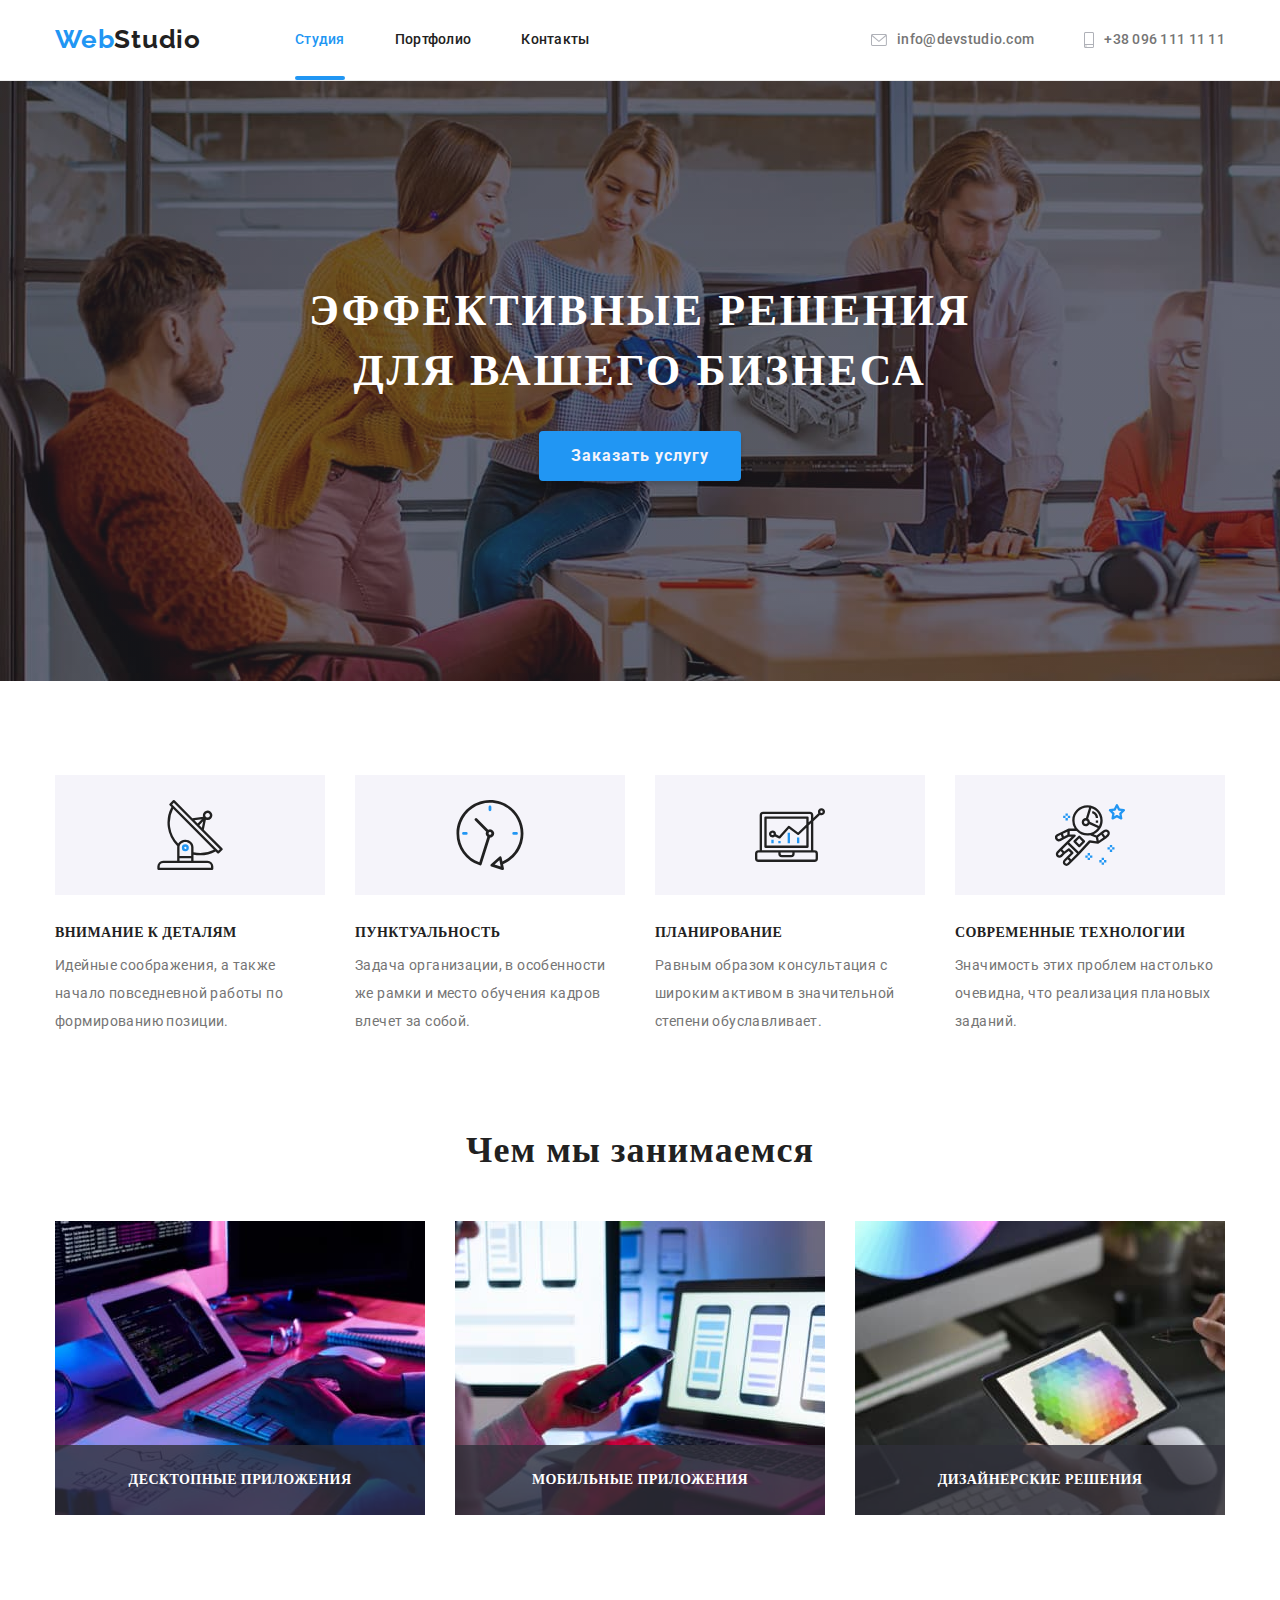
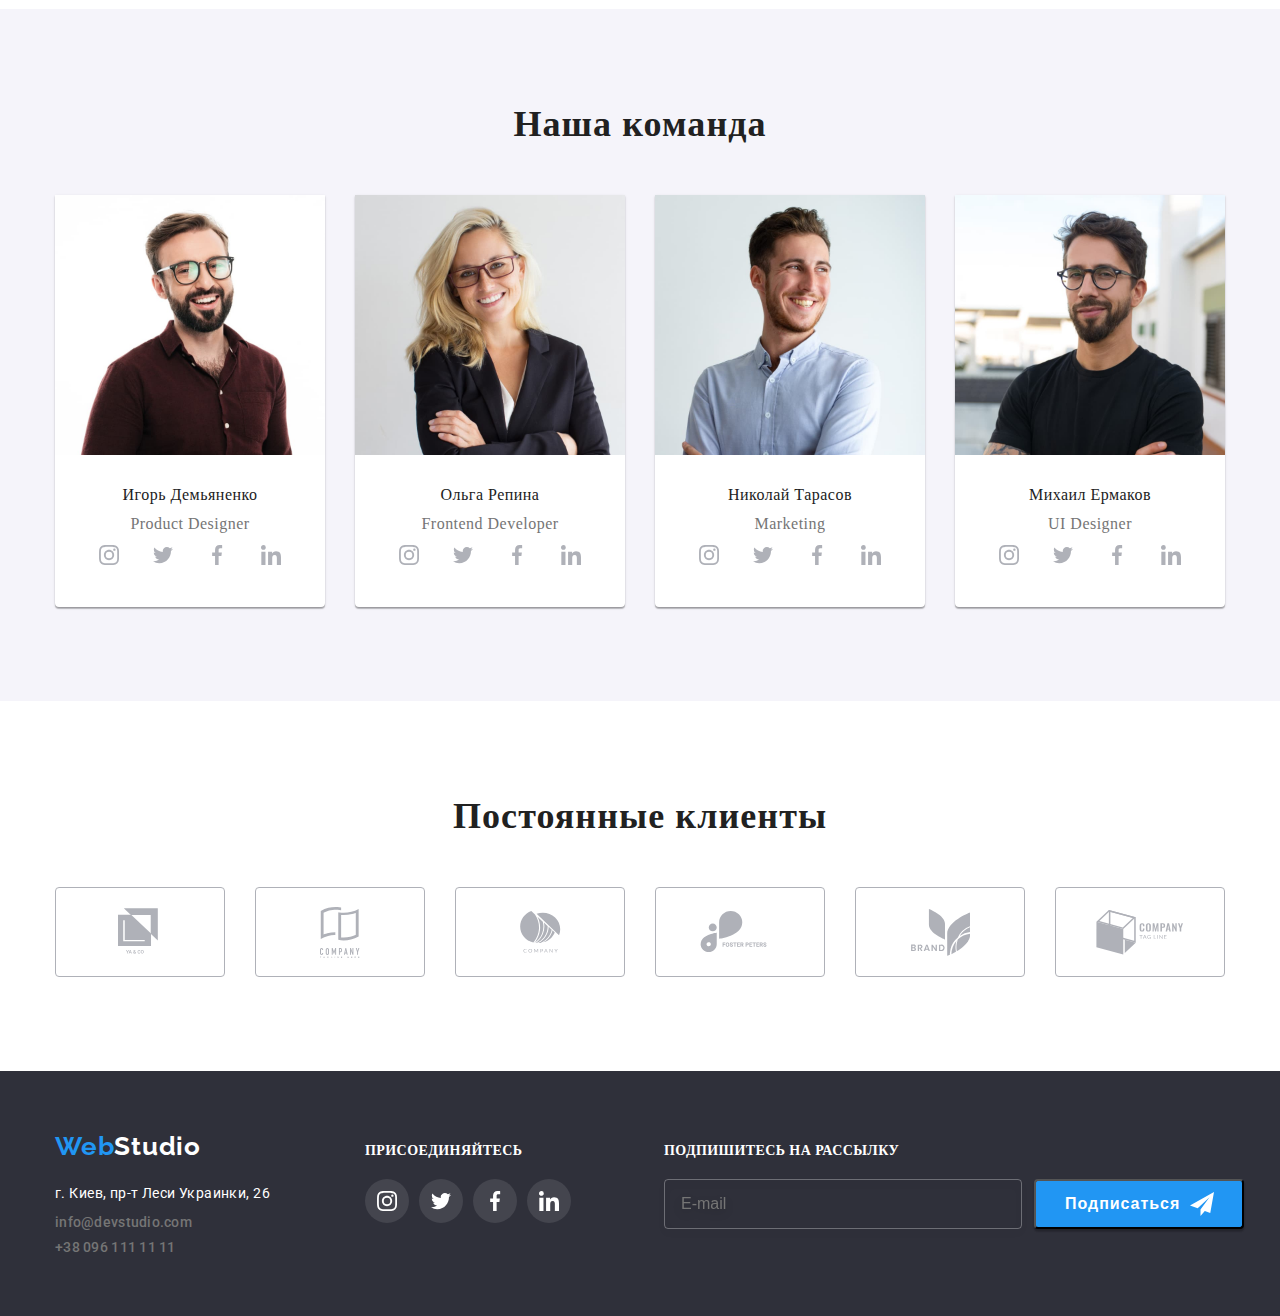
==== index.html @ a9f3a423 "Fixed bug" ====
<!DOCTYPE html>
<html lang="ru">
  <head>
    <meta charset="UTF-8" />
    <meta http-equiv="X-UA-Compatible" content="IE=edge" />
    <meta name="viewport" content="width=device-width, initial-scale=1.0" />
    <title>goit-markup-hw-06</title>
    <link rel="preconnect" href="https://fonts.gstatic.com">
    <link href="https://fonts.googleapis.com/css2?family=Raleway:wght@700&display=swap" rel="stylesheet">
    <link rel="preconnect" href="https://fonts.gstatic.com">
    <link href="https://fonts.googleapis.com/css2?family=Roboto:wght@400;500;700;900&display=swap" rel="stylesheet">
    <link rel="stylesheet" href="https://cdnjs.cloudflare.com/ajax/libs/modern-normalize/1.0.0/modern-normalize.min.css" integrity="sha512-ISS7cAi1PEhQ8jnbJpJZMd29NlhNj4AWYyLOSp2CE/CsHxTCu+r+t0D2yoJudVrd0/8fTVPUVDzY5Tvli75u/g==" crossorigin="anonymous" />
    <link rel="stylesheet" href="css/style.css">
  </head>
  <body>
  <header class="header">
      <div class="conteiner main-nav"> 
        <nav class="main-nav">
            <a href="index.html" class="logo-page">Web<span class="logo-heder">Studio</span></a>
            <ul class="site-nav">
              <li class="site-nav-item"><a href="index.html" class="header-nav link-s current">Студия</a></li>
              <li class="site-nav-item"><a href="./portfolio.html" class="header-nav">Портфолио</a></li>
              <li class="site-nav-item"><a href="" class="header-nav">Контакты</a></li>
            </ul>
        </nav>
          <ul class="contact">
            <li class="site-nav-item"><a href="mailto:info@devstudio.com" class="mail-tell"><svg class="icon-mail-tell" width="16" height="12"><use href="./sprite.svg#icon-letter"></use></svg> info@devstudio.com</a></li>
            <li class="site-nav-item"><a href="tell:+380961111111" class="mail-tell"><svg class="icon-mail-tell" width="10" height="16"><use href="./sprite.svg#icon-smartphone"></use></svg> +38 096 111 11 11</a></li>
          </ul>
      </div>
  </header>

    <main>
      <!-- hero -->
      <section class="hero overlay">
        <div class="conteiner">
               <h1 class="hero-team">Эффективные решения для вашего бизнеса</h1>
        <button class="main-button" data-modal-open type="button">Заказать услугу</button>
        </div>
      </section>
      <section class="work">
        <div class="conteiner">
        <h2 hidden>Преимущества</h2>
        <ul class="main-nav">
          <li class="main-li">
            <div class="visually-icon"><svg class="advantage-icon"><use href="./sprite.svg#icon-antenna"></use></svg></div>
            <h3 class="advantage">Внимание к деталям</h3>
            <p class="advantage-iteam">
              Идейные соображения, а также начало повседневной работы по формированию позиции.
            </p>
          </li>
          <li class="main-li">
            <div class="visually-icon"><svg class="advantage-icon"><use href="./sprite.svg#icon-clock"></use></svg></div>
            <h3 class="advantage">Пунктуальность</h3>
            <p class="advantage-iteam">
              Задача организации, в особенности же рамки и место обучения кадров влечет за собой.
            </p>
          </li>
          <li class="main-li">
            <div class="visually-icon"><svg class="advantage-icon"><use href="./sprite.svg#icon-diagram"></use></svg></div>
            <h3 class="advantage">Планирование</h3>
            <p class="advantage-iteam">
              Равным образом консультация с широким активом в значительной степени обуславливает.
            </p>
          </li>
          <li class="main-li">
            <div class="visually-icon"><svg class="advantage-icon"><use href="./sprite.svg#icon-astronaut"></use></svg></div>
            <h3 class="advantage">Современные технологии</h3>
            <p class="advantage-iteam">
              Значимость этих проблем настолько очевидна, что реализация плановых заданий.
            </p>
          </li>
        </ul>
        </div>
      </section>

      <!--секция чем занимаемся-->
      <section class="tech">
        <div class="conteiner">
          <h2 class="occupation">Чем мы занимаемся</h2>
            <ul class="team-item">
              <li class="team-item-occupation"><img src="./images-01/img_13.jpg" alt="компьютер" width="370" />
                <p class="label">Десктопные приложения</p></li>
              <li class="team-item-occupation"><img src="./images-01/img_11.jpg" alt="ноутбук" width="370" />
                <p class="label">Мобильные приложения</p></li>
              <li class="team-item-occupation"><img src="./images-01/img_12.jpg" alt="планшет" width="370" />
                <p class="label">Дизайнерские решения</p></li>
            </ul>
        </div>
      </section>

      <section class="occupation-part">
        <div class="conteiner">
          <h2 class="occupation">Наша команда</h2>
          <ul class="team-item">
              <li class="team-item-grid">
                <img src="./images-01/img.jpg" alt="Игорь" width="270" />
                
                    <div class="team-new">    
                        <h3 class="team">Игорь Демьяненко</h3>
                        <p class="position">Product Designer</p>
                    
                      <ul class="social-icons">
                        <li class="social-icons-item"><a href="" aria-label="Ссылка на instagram" class="social-icons-link" target="_blank" rel="noopener noreferrer"><svg class="icon"><use href="./sprite.svg#icon-instagram"></use></svg></a></li>
                        <li class="social-icons-item"><a href="" aria-label="Ссылка на twitter" class="social-icons-link" target="_blank" rel="noopener noreferrer"><svg class="icon"><use href="./sprite.svg#icon-twitter"></use></svg></a></li>
                        <li class="social-icons-item"><a href="" aria-label="Ссылка на facebook" class="social-icons-link" target="_blank" rel="noopener noreferrer"><svg class="icon"><use href="./sprite.svg#icon-facebook"></use></svg></a></li>
                        <li class="social-icons-item"><a href="" aria-label="Ссылка на linkedin" class="social-icons-link" target="_blank" rel="noopener noreferrer"><svg class="icon"><use href="./sprite.svg#icon-linkedin"></use></svg></a></li>
                      </ul>
                </div> 
              </li>
            <li class="team-item-grid">
              <img src="./images-01/img_(1).jpg" alt="Ольга" width="270" />
            
              <div class="team-new">
                <h3 class="team">Ольга Репина</h3>
                <p class="position">Frontend Developer</p>
            
               <ul class="social-icons">
                    <li class="social-icons-item"><a href="" aria-label="Ссылка на instagram" class="social-icons-link" target="_blank" rel="noopener noreferrer"><svg class="icon"><use href="./sprite.svg#icon-instagram"></use></svg></a></li>
                    <li class="social-icons-item"><a href="" aria-label="Ссылка на twitter" class="social-icons-link" target="_blank" rel="noopener noreferrer"><svg class="icon"><use href="./sprite.svg#icon-twitter"></use></svg></a></li>
                    <li class="social-icons-item"><a href="" aria-label="Ссылка на facebook" class="social-icons-link" target="_blank" rel="noopener noreferrer"><svg class="icon"><use href="./sprite.svg#icon-facebook"></use></svg></a></li>
                    <li class="social-icons-item"><a href="" aria-label="Ссылка на linkedin" class="social-icons-link" target="_blank" rel="noopener noreferrer"><svg class="icon"><use href="./sprite.svg#icon-linkedin"></use></svg></a></li>
                  </ul>
            </div>
            </li>
            <li class="team-item-grid">
              <img src="./images-01/img_(2).jpg" alt="Николай" width="270" />
            
              <div class="team-new">
                <h3 class="team">Николай Тарасов</h3>
                <p class="position">Marketing</p>
              
               <ul class="social-icons">
                    <li class="social-icons-item"><a href=""  aria-label="Ссылка на instagram" class="social-icons-link" target="_blank" rel="noopener noreferrer"><svg class="icon"><use href="./sprite.svg#icon-instagram"></use></svg></a></li>
                    <li class="social-icons-item"><a href=""  aria-label="Ссылка на twitter" class="social-icons-link" target="_blank" rel="noopener noreferrer"><svg class="icon"><use href="./sprite.svg#icon-twitter"></use></svg></a></li>
                    <li class="social-icons-item"><a href=""  aria-label="Ссылка на facebook" class="social-icons-link" target="_blank" rel="noopener noreferrer"><svg class="icon"><use href="./sprite.svg#icon-facebook"></use></svg></a></li>
                    <li class="social-icons-item"><a href=""  aria-label="Ссылка на linkedin" class="social-icons-link" target="_blank" rel="noopener noreferrer"><svg class="icon"><use href="./sprite.svg#icon-linkedin"></use></svg></a></li>
                  </ul>
            </div>
            </li>
            <li class="team-item-grid">
             <img src="./images-01/img_(3).jpg" alt="Михаил" width="270" />
              
                <div class="team-new">
                  <h3 class="team">Михаил Ермаков</h3>
                  <p class="position">UI Designer</p>
              
               <ul class="social-icons">
                    <li class="social-icons-item"><a href=""  aria-label="Ссылка на instagram" class="social-icons-link" target="_blank" rel="noopener noreferrer"><svg class="icon"><use href="./sprite.svg#icon-instagram"></use></svg></a></li>
                    <li class="social-icons-item"><a href=""  aria-label="Ссылка на twitter" class="social-icons-link" target="_blank" rel="noopener noreferrer"><svg class="icon"><use href="./sprite.svg#icon-twitter"></use></svg></a></li>
                    <li class="social-icons-item"><a href=""  aria-label="Ссылка на facebook" class="social-icons-link" target="_blank" rel="noopener noreferrer"><svg class="icon"><use href="./sprite.svg#icon-facebook"></use></svg></a></li>
                    <li class="social-icons-item"><a href=""  aria-label="Ссылка на linkedin" class="social-icons-link" target="_blank" rel="noopener noreferrer"><svg class="icon"><use href="./sprite.svg#icon-linkedin"></use></svg></a></li>
                </ul>
              </div>
            </li>
          </ul>
        </div>
      </section>

      <section class="work">
        <div class="conteiner">
        <h2 class="occupation">Постоянные клиенты</h2>
          <ul class="customers">
            <li class="customers-list"><a class="icon-client" href="" aria-label="логотип_1" rel="noopener noreferrer nofollow" target="_blank"><svg class="icon" width="44" height="49"><use href="./sprite.svg#icon-logo-1"></use></svg></a></li>
            <li class="customers-list"><a class="icon-client" href="" aria-label="логотип_2" rel="noopener noreferrer nofollow" target="_blank"><svg class="icon" width="40" height="55"><use href="./sprite.svg#icon-logo-2"></use></svg></a></li>
            <li class="customers-list"><a class="icon-client" href="" aria-label="логотип_3" rel="noopener noreferrer nofollow" target="_blank"><svg class="icon" width="41" height="42"><use href="./sprite.svg#icon-logo-3"></use></svg></a></li>
            <li class="customers-list"><a class="icon-client" href="" aria-label="логотип_4" rel="noopener noreferrer nofollow" target="_blank"><svg class="icon" width="80" height="42"><use href="./sprite.svg#icon-logo-4"></use></svg></a></li>
            <li class="customers-list"><a class="icon-client" href="" aria-label="логотип_5" rel="noopener noreferrer nofollow" target="_blank"><svg class="icon" width="59" height="47"><use href="./sprite.svg#icon-logo-5"></use></svg></a></li>
            <li class="customers-list"><a class="icon-client" href="" aria-label="логотип_6" rel="noopener noreferrer nofollow" target="_blank"><svg class="icon" width="88" height="45"><use href="./sprite.svg#icon-logo-6"></use></svg></a></li>
          </ul>
          </div>
      </section>
    </main>

    <footer class="footer">
      <div class="conteiner footer-web">
        <div class="address-part">
        <a href="index.html" class="logo-page">Web<span class="logo">Studio</span></a>
          <address class="footer-bottom">
            <ul>
              <li class="adress-bottom"><a href="https://goo.gl/maps/1J1BHxxjEEeEj4qXA" target="_blank" rel="noreferrer noopener" class="adress">г. Киев, пр-т Леси Украинки, 26</a></li>
              <li class="adress-bottom"><a href="mailto:info@devstudio.com" class="mail-tell">info@devstudio.com</a></li>
              <li class="adress-bottom"><a href="tell:+380961111111" class="mail-tell">+38 096 111 11 11</a></li>
          </ul>
          </address>
        </div>
        <div>
          <p class="footer-social">Присоединяйтесь</p>
            <ul class="social-icons">
              <li class="social-icons-item"><a href="" aria-label="Ссылка на instagram" class="social-icons-link text" target="_blank" rel="noopener noreferrer"><svg class="icon"><use href="./sprite.svg#icon-instagram"></use></svg></a></li>
              <li class="social-icons-item"><a href="" aria-label="Ссылка на twitter" class="social-icons-link text" target="_blank" rel="noopener noreferrer"><svg class="icon"><use href="./sprite.svg#icon-twitter"></use></svg></a></li>
              <li class="social-icons-item"><a href="" aria-label="Ссылка на facebook" class="social-icons-link text" target="_blank" rel="noopener noreferrer"><svg class="icon"><use href="./sprite.svg#icon-facebook"></use></svg></a></li>
              <li class="social-icons-item"><a href="" aria-label="Ссылка на linkedin" class="social-icons-link text" target="_blank" rel="noopener noreferrer"><svg class="icon"><use href="./sprite.svg#icon-linkedin"></use></svg></a></li> 
            </ul>
        </div>
        <div class="input">
            <p class="footer-social">Подпишитесь на рассылку</p>
            <form class="footer-input">
                <input type="email" name="mail" placeholder="E-mail" required class="input-field">
                <button type="submit" class="button-all footer-button text-button">Подписаться<svg class="send"><use href="./sprite.svg#send"></use></svg>
                </button>
            </form>
        </div>
      </div>
    </footer>
    
<div class="backdrop is-hidden" data-modal>
  <div class="modal"><button class="modal-btn" data-modal-close>&#x2715;</button>
      <form class="form">
        <h3 class="modal-h3">Оставьте свои данные, мы вам перезвоним</h3>
        <div class="form-value">
          <label for="name">Имя</label>
          <div>
           <input type="text" name="name" class="form-input"  id="name"/>
           <svg class="icon-form" width="12" height="12"><use href="./sprite.svg#icon-form-person"></use></svg>
          </div>
        </div>
        <div class="form-value">
          <label for="tel">Телефон</label>
          <div>
           <input type="tel" name="tel" id="tel" placeholder="+380** - *** - ** - **" class="form-input"/>
           <svg class="icon-form" width="13" height="13"><use href="./sprite.svg#icon-form-tel"></use></svg>
          </div> 
        </div>
        <div class="form-value">  
          <label for="mail">Почта</label>
          <div>
           <input type="email" name="email" class="form-input"  id="mail"/>
           <svg class="icon-form" width="15" height="12"><use href="./sprite.svg#icon-form-letter"></use></svg>
          </div> 
        </div>
        <div class="form-value">
          <label>Комментарий
            <textarea name="Комментарий" rows="6" placeholder="Введите текст..."></textarea>
          </label>
        </div>
        <div class="agreement">
          <label class="agreement-label">
            <input type="checkbox" name="text" value="" checked /> Соглашаюсь с рассылкой и принимаю <a href="" target="_blank" rel="noopener noreferrer" class="contract">Условия договора</a>
          </label>
        </div>
        <button type="submit" class="main-button">Отправить</button>
      </form>
  </div>
</div>

    <script src="./js/modal.js"></script>
  </body>
</html>
---- css/style.css ----
html {box-sizing: border-box;}
*,
*::before,
*::after {box-sizing: inherit;}

:root {
    --white-color: white;
    --accent-color: #2196F3;
    --grey-light-color: #757575;
    --bg-color: #2F303A;
    --black-color: #212121;
    --button-color: #F5F4FA;
    --border-color: #AFB1B8;
}

body {
    background-color: var(--white-color);
    margin: 0;    
}
a {
    text-decoration: none;
}
.logo-page {
    font-family: Raleway;
    font-style: normal;
    font-weight: bold;
    font-size: 26px;
    line-height: 1.19;
    letter-spacing: 0.03em;
    color: var(--accent-color);
    margin-right: 94px;
    font-weight: bold;
    display: block;
}

.logo {
    margin-bottom: 20px;
}

.hidden {
    display: none;
}
.footer {
    background-color: var(--bg-color);
    padding-top: 60px;
    padding-bottom: 60px;
}
.footer-web {
    display: flex;
    align-items: baseline;
}
.footer-input {
    display: flex;
}

button:hover {
    background-color: var(--accent-color);
    cursor: pointer;
    color: var(--button-color);
}
.hero {
    background: var(--bg-color);
    height: 600px;
}
.overlay {
    max-width: 1600px;
    background-position: top left;
    margin: 0 auto;
    background-image: 
        linear-gradient(to right, rgba(47, 48, 58, 0.4), rgba(47, 48, 58, 0.4)),
        url(../images-01/bg-i.jpg);
    padding-top: 200px;
    padding-bottom: 200px;

}

.logo {
    color: var(--white-color);
}
.logo-heder {
    color: var(--black-color);
}
li {
    list-style-type: none;
    /* Убираем маркеры */
}
.portfolio-items {
    font-family: "Roboto", sans-serif;
    margin: 0 0 4px 0;
    font-size: 18px;
    line-height: 2;
    letter-spacing: 0.03em;
    color: var(--black-color);
}

.portfolio-p {
    font-weight: normal;
    font-size: 16px;
    line-height: 1.87;
    color: var(--grey-light-color);
    letter-spacing: 0.03em;
   
}

.mail-tell {
    font-family: 'Roboto';
    font-style: normal;
    font-weight: 500;
    font-size: 14px;
    line-height: 1.14;
    letter-spacing: 0.02em;
    color: var(--grey-light-color);
    display: flex;
    justify-content: center;
    align-items: center;
    transition-duration: 250ms;
    transition-timing-function: cubic-bezier(0.4, 0, 0.2, 1);

}
.mail-tell:hover .icon-mail-tell,
.mail-tell:focus .icon-mail-tell {
    fill:var(--accent-color);
}
.icon-mail-tell {
    fill: var(--border-color);
    margin-right: 10px;
    display: inline-flex;
    transition-duration: 250ms;
    transition-timing-function: cubic-bezier(0.4, 0, 0.2, 1);

}
.team-new {
    padding: 30px;
}

.hero-team {
    font-size: 44px;
    line-height: 1.36;
    text-align: center;
    letter-spacing: 0.06em;
    text-transform: uppercase;
    color: var(--white-color);
    text-align: center;
    max-width: 700px;
    margin-top: 0;
    margin-left: auto;
    margin-right: auto;
    margin-bottom: 30px;
    
}
.advantage-icon {
    width: 70px;
    height: 70px;
    display: flex;
    align-items: center;
    justify-content: center;
    background-color: var(--button-color);
}
.visually-icon {
    display: flex;
    align-items: center;
    justify-content: center;
    background-color: var(--button-color);
    margin-bottom: 30px;
    height: 120px;
}

.advantage {
    font-weight: bold;
    font-size: 14px;
    line-height: 1.14;
    letter-spacing: 0.03em;
    text-transform: uppercase;
    color: var(--black-color);
    margin-bottom: 10px;
}

.main-nav .main-li {
    width: calc((100% - 90px) / 4);
}
.advantage-iteam {
    font-family: Roboto;
    font-style: normal;
    font-weight: normal;
    font-size: 14px;
    line-height: 2;
    letter-spacing: 0.03em;
    color: var(--grey-light-color);
}
.work {
    padding-top: 94px;
    padding-bottom: 94px;
}

.occupation {
    font-size: 36px;
    line-height: 1.17;
    letter-spacing: 0.03em;
    color: var(--black-color);
    text-align: center;
    margin-bottom: 50px;
}
.occupation .conteiner {
    padding-top: 94px;
    padding-left: 94px;
}

.team {
    font-weight: 500;
    font-size: 16px;
    line-height: 1.19;
    letter-spacing: 0.03em;
    color: var(--black-color);
    /* margin-top: 30px; */
    margin-bottom: 10px;
    text-align: center;
}

.position {
    font-size: 16px;
    line-height: 1.19;
    letter-spacing: 0.03em;
    color: var(--grey-light-color);
    text-align: center;
}
.adress {
    font-family: Roboto;
    font-style: normal;
    font-weight: normal;
    font-size: 14px;
    line-height: 1.7;
    letter-spacing: 0.03em;
    color: var(--white-color);
}
.adress-bottom:not(:last-child){
    margin-bottom: 9px;
}

.site-nav-item .mail-tell {
    padding-top: 32px;
    padding-bottom: 32px;
}
.header-nav:hover,
.header-nav:focus {
    color: var(--accent-color);
}

.mail-tell:hover,
.mail-tell:focus {
    color: var(--accent-color);
}
.header-nav {
    font-style: normal;
    font-weight: 500;
    font-size: 14px;
    line-height: 1.14;
    letter-spacing: 0.02em;
    color: var(--black-color);
    font-family: Roboto;
    display: block;
    padding-top: 32px;
    padding-bottom: 32px;
    transition-duration: 250ms;
    transition-timing-function: cubic-bezier(0.4, 0, 0.2, 1);
}

.current::after {
    content: "";
    position: absolute;
    bottom: 0;
    height: 4px;
    border-radius: 2px;
    background-color: var(--accent-color);
    color: var(--accent-color);
    width: 100%;
    display: block;
}

.main-button {
    font-family: Roboto;
    font-style: normal;
    font-weight: bold;
    font-size: 16px;
    line-height: 1.86;
    letter-spacing: 0.06em;
    min-width: 200px;
    height: 50px;
    box-shadow: 0px 4px 4px rgba(0, 0, 0, 0.15);
    border-radius: 4px;
    border: none;
    padding: 10px 32px 10px 32px;
    color: var(--button-color);
    background: var(--accent-color);
    box-sizing: border-box;
    display: flex;
    margin-right: auto;
    margin-left: auto;
    text-align:center;
    justify-content: center
}
.backdrop {
    position: fixed;
    top: 0;
    left: 0;
    width: 100%;
    height: 100%;
    background-color: rgba(0, 0, 0, 0.2);
    transition-duration: 250ms;
    transition-timing-function: cubic-bezier(0.4, 0, 0.2, 1);
}
.backdrop.is-hidden {
    opacity: 0;
    pointer-events: none;
    transition-duration: 250ms;
    transition-timing-function: cubic-bezier(0.4, 0, 0.2, 1);
}
.modal {
    position: absolute;
    top: 50%;
    left: 50%;
    display: flex;
    justify-content: flex-end;
    transform: translate(-50%, -50%);
    min-height: 581px;
    min-width: 528px;
    background-color: var(--white-color);
    padding-top: 8px;
    padding-right: 8px;
}
.modal-btn {
    position: absolute;
    align-items: center;
    height: 30px;
    width: 30px;
    border-radius: 50%;
    border-color: rgba(0, 0, 0, 0.1);
    background-color: rgba(255, 255, 255, 1);
}
.modal-form{
    padding: 40px;
}
.icon-form {
    position: relative;
    top: 14px;
    left: 15px;
}
.form-input:focus ~ .icon-form {
    fill: var(--accent-color);
}
.form-input {
    position: absolute;
}
.form-value {
    margin-bottom: 28px;
}
.agreement input[type='checkbox'] {
    width: 16px;
    height: 15px;
}
.agreement-label {
    font-size: 14px;
    line-height: 1.71;
    letter-spacing: 0.03em;
    color: var(--grey-light-color);
    display: inline;
}
.contract {
    color: var(--accent-color);
    text-decoration: underline;
}
.form-input {
    padding: 10px 10px 10px 40px;
    width: calc(100% - (40px + 40px));
    font-family: inherit;
    border-radius: 4px;
    /* border-bottom-left-radius: 1px; */
    border-color: rgba(33, 33, 33, 0.2);
    transition-duration: 250ms;
    transition-timing-function: cubic-bezier(0.4, 0, 0.2, 1);
}
textarea {
    width: 102%;
    border-bottom-left-radius: 2px;
    border-radius: 4px;
    padding: 12px 16px;
    border-color: rgba(33, 33, 33, 0.2);
}

label {
    display: flex;
    flex-direction: column;
    margin-bottom: 8px;
    color: #757575;
    font-family: Roboto;
    font-size: 12px;
    letter-spacing: 0.01em;
    line-height: 1.17;
}
.modal-h3 {
    display: inline-block;
    padding: 2px 40px 12px 40px;
    font-family: Roboto;
    font-style: bold;
    font-size: 20px;
    line-height: 1.15;
    letter-spacing: 0.03em;
    color: var(--black-color);
}
.agreement{
    margin-bottom: 30px;
}

label:hover,
label:focus {
    color: var(--accent-color);
}
.form {
    padding: 40px;
}
textarea {
    resize: none;
}
.header {
    border-bottom: 1px solid #ECECEC;
}
.button-gallery {
    font-style: normal;
    font-weight: 500;
    font-size: 16px;
    line-height: 1.63;
    letter-spacing: 0.03em;
    color: var(--black-color);
}

.button-gallery .button-gallery-item:hover,
.button-gallery .button-gallery-item:focus {
    box-shadow: 0px 1px 1px rgba(0, 0, 0, 0.12),
      0px 4px 4px rgba(0, 0, 0, 0.06),
      1px 4px 6px rgba(0, 0, 0, 0.16);
    border-radius: 4px;
    background-color: var(--accent-color);
    color: var(--white-color);
}
.team-item-list .list:hover,
.team-item-list .list:focus {
    box-shadow: 0px 1px 1px rgba(0, 0, 0, 0.12),
    0px 4px 4px rgba(117, 73, 73, 0.06),
    1px 4px 6px rgba(0, 0, 0, 0.16);
}

.list {
    display: block;
    width: 100%;
    height: 100%;
    transition-duration: 250ms;
    transition-timing-function: cubic-bezier(0.4, 0, 0.2, 1);
}

.button-gallery:not(:last-child) {
    margin-right: 8px;
}
.button-gallery-item {
    font-weight: 500;
    font-size: 16px;
    line-height: 1.62;
    letter-spacing: 0.03em;
    border: none;
    border-radius: 4px;
    padding: 6px 22px 6px 22px;
    background-color: var(--button-color);
    transition-duration: 250ms;
    transition-timing-function: cubic-bezier(0.4, 0, 0.2, 1);
}
.button-all {
    background-color: var(--accent-color);
    color: var(--white-color);
    box-shadow: 0px 3px 1px rgba(0, 0, 0, 0.1),
    0px 1px 2px rgba(0, 0, 0, 0.08),
    0px 2px 2px rgba(0, 0, 0, 0.12);
    border-radius: 4px;
    transition-duration: 250ms;
    transition-timing-function: cubic-bezier(0.4, 0, 0.2, 1);
}
.occupation-part {
    background-color: var(--button-color);
    padding: 94px 0 94px 0;
}

.link {
    display: flex;
    align-items: center;
}
.link-s {
    color: var(--accent-color);
}
.conteiner {
    width: 1200px;
    padding-left: 15px;
    padding-right: 15px;
    margin: 0 auto;
}
.social-icons .icon{
width: 20px;
height: 20px;
fill: var(--border-color);
}
.social-icons-item:not(:last-child){
    margin-right: 10px;
}

.social-icons-link:hover .icon,
.social-icons-link:focus .icon {
    fill: var(--white-color);
}

.text .icon {
    fill: var(--white-color);
}
.text {
    background: rgba(255, 255, 255, 0.1);
    border-radius: 50%;
}

.social-icons-link {
    display: inline-flex;
    align-items: center;
    justify-content: center;
    width: 44px;
    height: 44px;
    transition-duration: 250ms;
    transition-timing-function: cubic-bezier(0.4, 0, 0.2, 1);
}

.social-icons-link:hover,
.social-icons-link:focus {
    background-color: var(--accent-color);
    fill: var(--white-color);
    border-radius: 50%;
}

.social-icons {
    display: inline-flex;
}

.site-nav {
    display: flex;
}
.site-nav a:hover,
.site-nav a:focus {
    color: var(--accent-color);
}

.site-nav-item {
    font-family: Roboto;
    font-style: normal;
    font-weight: 500;
    display: flex;
    position: relative;
}

.contact {
    display: flex;
    font-weight: 500;
    font-size: 14px;
    line-height: 1.14;
    letter-spacing: 0.02em;
    margin-left: auto;
}
.main-nav {
    display: flex;
    align-items: center;

}
.gallery {
    display: flex;
    justify-content: center;
    margin-bottom: 50px;
}

.our-works {
    display: flex;
    flex-wrap: wrap;
    padding-top: 94px;
    padding-bottom: 94px;
}

.site-nav-item:not(:last-child) {
    margin-right: 50px;
}
.footer .logo-page {
    margin-bottom: 20px;
}
.main-nav .logo-page {
    padding-top: 24px;
    padding-bottom: 25px;
}

.main-li:not(:last-child) {
    margin-right: 30px;
}

.tech {
    padding-bottom: 94px;
}
.team-item-list {
    width: calc((100% - 60px) / 3);
    margin-right: 30px;
    margin-bottom: 30px;
    border: 1px solid #EEEEEE;
    box-sizing: border-box;
    background: var(--white-color);
}
.thumb .list {
    display: inline-block;
    position: absolute;
    content: "";
    width: 100%;
    height: 100%;
    bottom: 0;
    left: 0;
    background-color: rgba(33, 150, 243, 0.9);
    opacity: 0;
    overflow: hidden;
    transition-duration: 250ms;
    transition-timing-function: cubic-bezier(0.4, 0, 0.2, 1);
}
.thumb {
    position: relative;
    overflow: hidden; 
}
a:hover .item-overlay,
a:focus .item-overlay {
    transform: translatex(0);
}

.text-overlay{
    position: absolute;
    top: 0;
    left: 0;
    width: 100%;
    font-family: 'Roboto';
    font-size: 18px;
    line-height: 1.56;
    letter-spacing: 0.03em;
    text-align: left;
    padding: 64px 24px;
    color: var(--white-color);
    opacity: 0;
}
.item-overlay {
    display: flex;
    align-items: center;
    position: absolute;
    top: 1px;
/* top: 0px; */
    left: 0;
    width: 100%;
    height: 100%;
    transform: translateY(100%);
    background-color: var(--accent-color);
    opacity: 0.9;
    transition-duration: 250ms;
    transition-timing-function: cubic-bezier(0.4, 0, 0.2, 1);
}

.list:hover .text-overlay,
.list:focus .text-overlay {
    opacity: 0.9;
}

.team-item-list:nth-child(3n) {
    margin-right: 0;
}

.team-item-list:nth-child(-3 + n) {
    margin-bottom: 0;
}

h1,
h2,
h3,
p {margin-top: 0; margin-bottom: 0;}

ul {
    padding: 0;
    margin: 0;
}
.team-item {
display: flex;
flex-wrap: wrap;
}
.team-item-grid:not(:last-child) {
    margin-right: 30px;
}

.team-item .team-item-occupation:not(:last-child) {
    margin-right: 30px;
}
img {
    display: block;
    max-width: 100%;
    height: auto;
}
.team-item-occupation {
    position: relative;
}
.label {
    position: absolute;
    font-size: 14px;
    letter-spacing: 0.03em;
    font-weight: 700;
    line-height: 1.14;
    text-transform: uppercase;
    width: 100%;
    bottom: 0;
    color: var(--white-color);
    display: flex;
    justify-content: center;
    align-items: center;
    width: 370px;
    height: 70px;
    background-color: rgba(47, 48, 58, 0.8);
}

.team-item-grid {    
    box-shadow:  
                0px 1px 3px rgba(0, 0, 0, 0.12),
                0px 1px 1px rgba(0, 0, 0, 0.14),
                0px 2px 1px rgba(0, 0, 0, 0.2);
    border-radius: 0px 0px 4px 4px;
    background-color: var(--white-color);
    text-align: center;
}
.team-list {
    margin: 0;
    padding: 6px 22px 6px 22px;
}
.portfolio-list {
    padding: 20px 24px;
}
.list:hover,
.list:focus {
    box-shadow: 0px 4px 4px rgba(0, 0, 0, 0.15);
    border-radius: 1px;
}
.customers-list:not(:last-child) {
    margin-right: 30px;
}
.customers-list {
    width: 170px;
    height: 90px;
    border: 1px solid #AFB1B8;
    box-sizing: border-box;
    border-radius: 4px;
    transition-duration: 250ms;
    transition-timing-function: cubic-bezier(0.4, 0, 0.2, 1);
}
.customers-list:hover,
.customers-list:focus {
    border-color: var(--accent-color);
}

.customers {
    display: flex;
    flex-wrap: wrap;
    align-items: center;
}
.customers-list:hover .icon,
.customers-list:focus .icon {
    fill: var(--button-color);
}

.gallery {
    display: flex;
    justify-content: center;
}
.icon-client {
  display: flex;
  align-items: center;
  justify-content: center;
  width: 100%;
  height: 100%;
}

.icon {
    fill: var(--border-color);
    align-items: center;
    justify-content: center;
    transition-duration: 250ms;
    transition-timing-function: cubic-bezier(0.4, 0, 0.2, 1);
}

.icon-client:hover .icon,
.icon-client:focus .icon {
    background-color: var(--white-color);
    cursor: pointer;
    fill: var(--accent-color);
}
.input{
margin-left: 93px;
stroke: solid rgba(255, 255, 255, 0.3);
}
.send {
    margin-left: 10px;
    width: 24px;
    height: 24px;
}

.footer-social {
    font-weight: bold;
    font-size: 14px;
    line-height: 1.14;
    letter-spacing: 0.03em;
    text-transform: uppercase;
    color: var(--white-color);
    margin-bottom: 20px;
}
.footer .mail-tell {
    display: list-item;
}
.footer-button {
    padding: 10px 28px 10px 29px;
    margin-bottom: 9px;
    font-size: 16px;
    letter-spacing: 0.06em;
    font-weight: 700;
    line-height: 1.14;
    height: 50px;
    transition-duration: 250ms;
    transition-timing-function: cubic-bezier(0.4, 0, 0.2, 1);
}
.text-button{
   vertical-align: middle;
    display: flex;
    align-items: center;
    justify-content: center;
}
.address-part {
    margin-right: 70px;
}
.input-field {
    margin-right: 12px;
    padding-bottom: 15px;
    padding-top: 15px;
    padding-left: 16px;
    width: 358px;
    height: 50px;
    font-size: 16px;
    line-height: 1.25;
    background-color: transparent;
    color: var(--white-color);
    border: 1px solid rgba(255, 255, 255, 0.3);
    box-sizing: border-box;
    filter: drop-shadow(0px 4px 4px rgba(0, 0, 0, 0.15));
    border-radius: 4px;
}
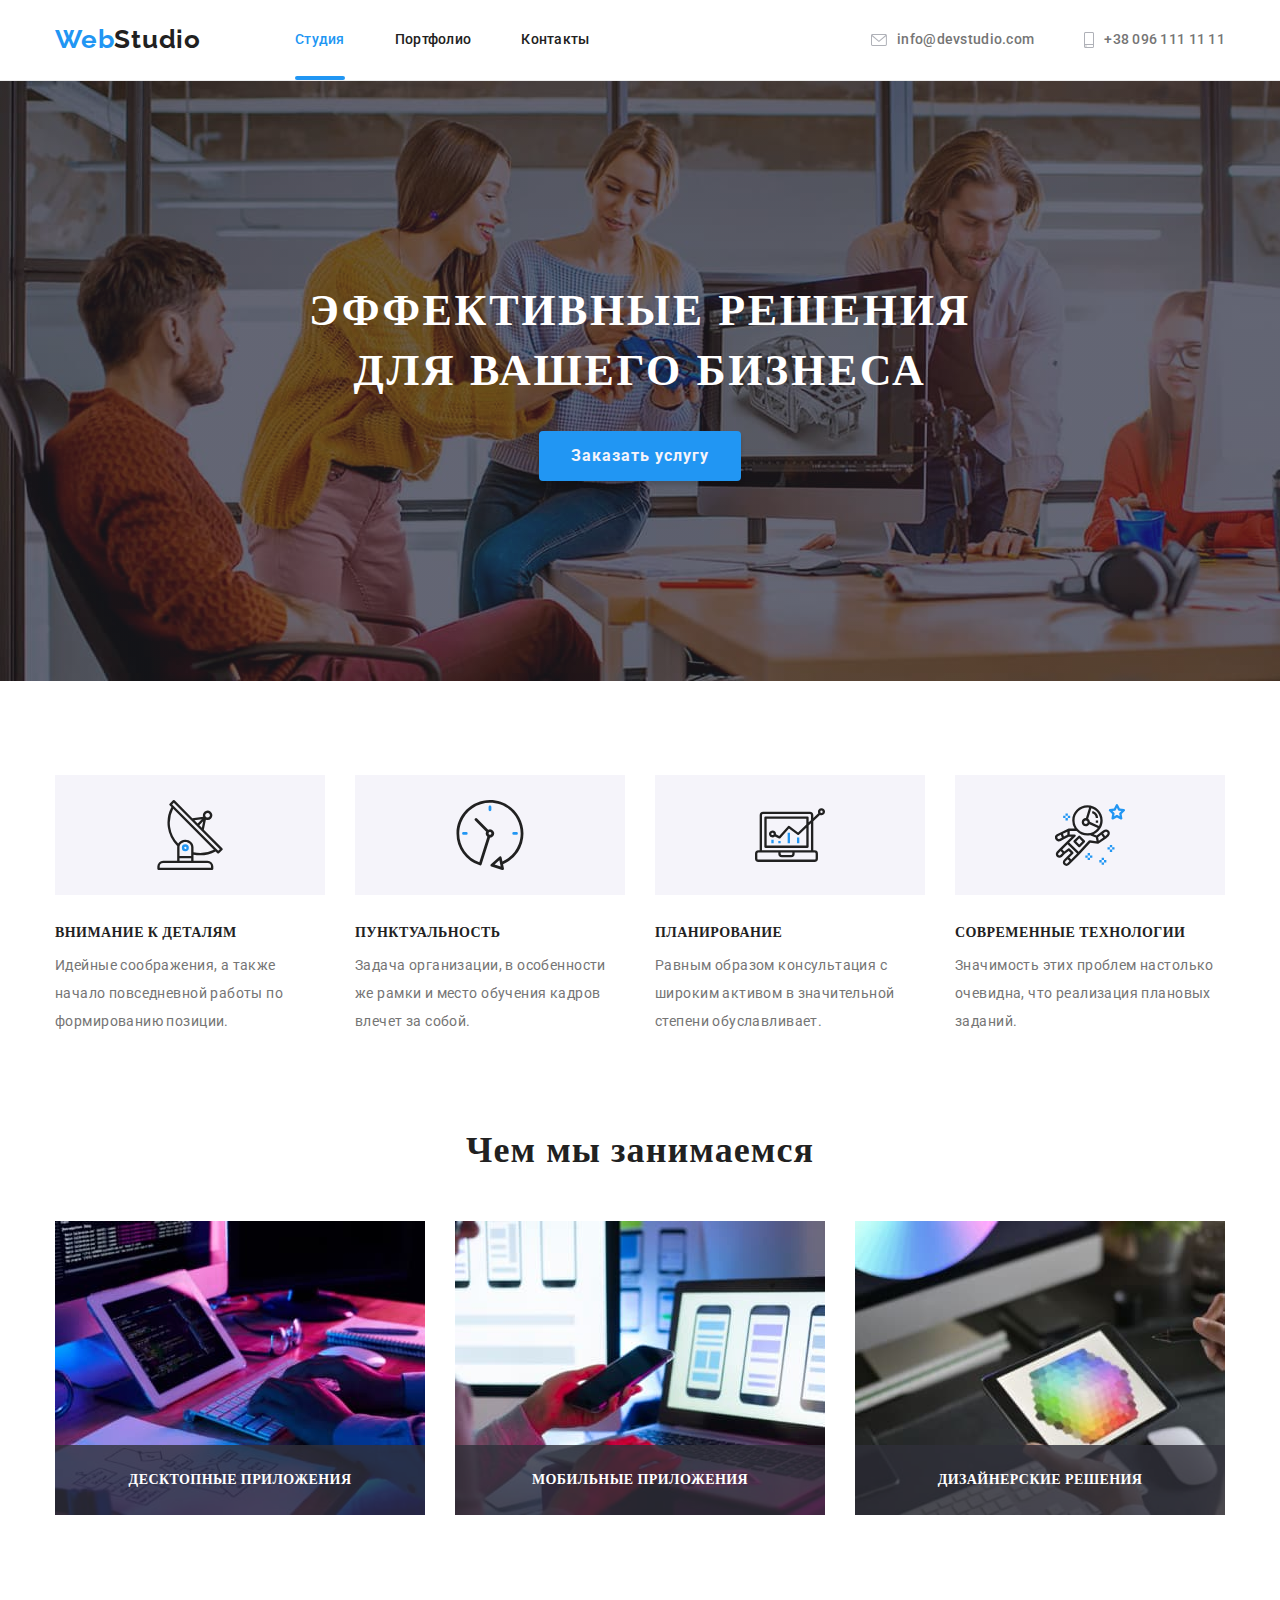
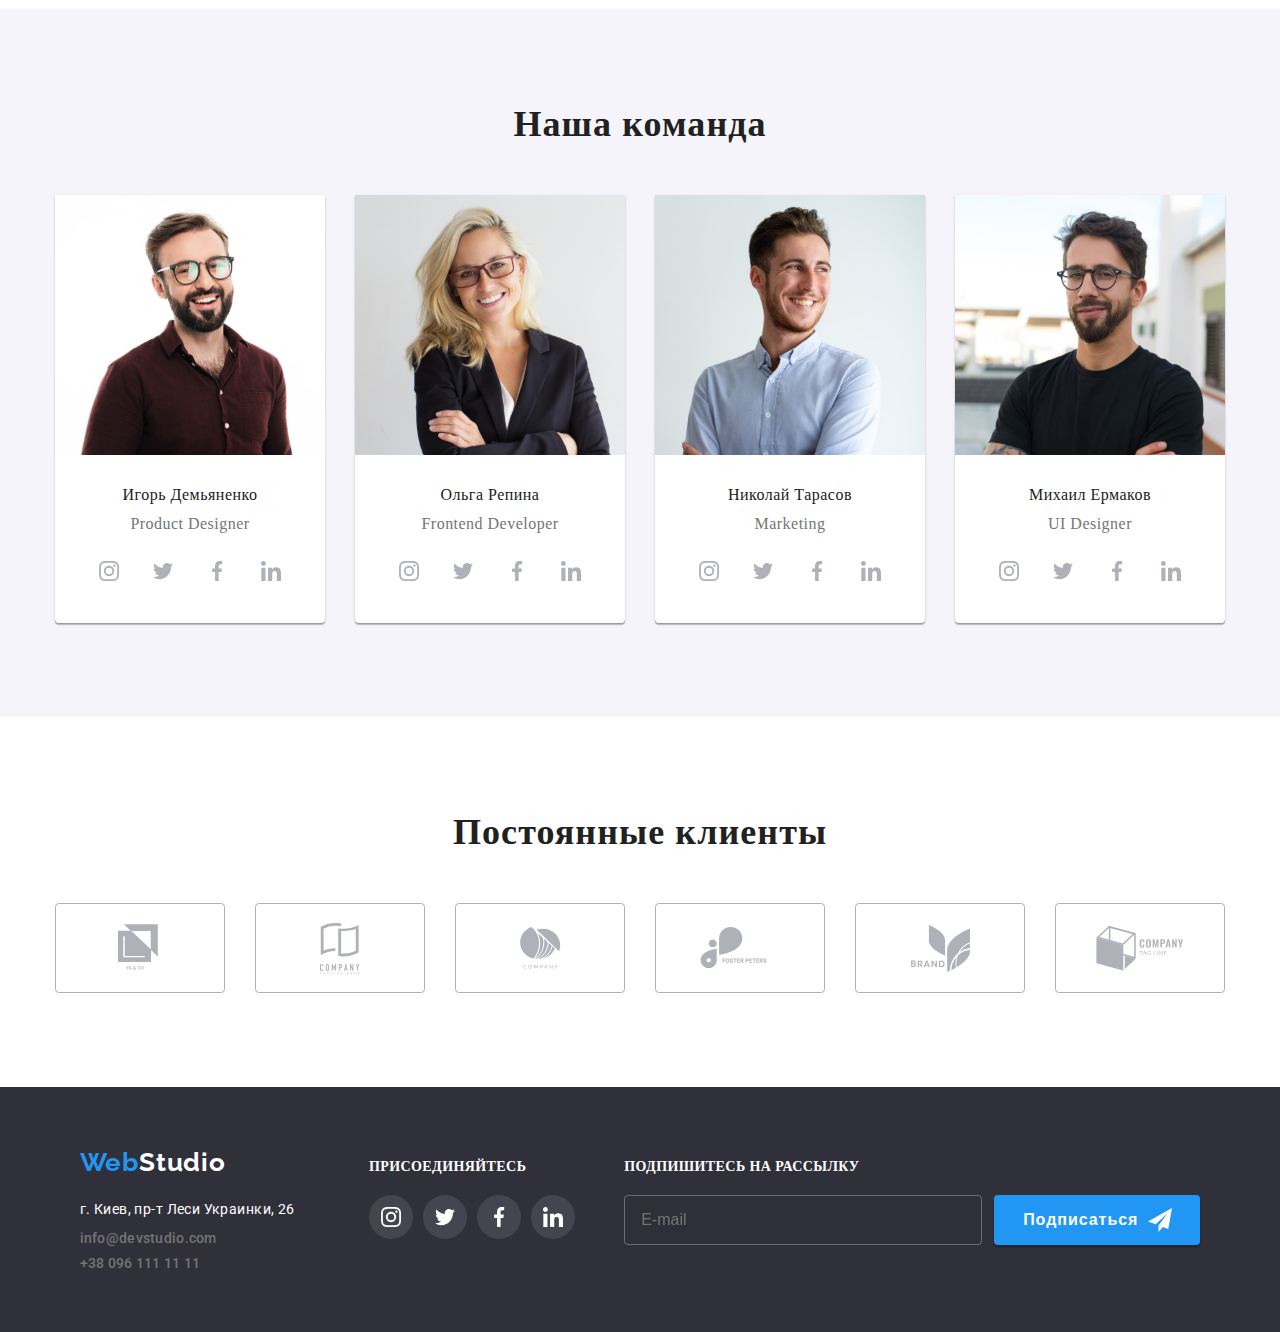
==== commit 9c77aed9: "fixed bug" ====
--- a/index.html
+++ b/index.html
@@ -205,9 +205,10 @@
     </footer>
     
 <div class="backdrop is-hidden" data-modal>
-  <div class="modal"><button class="modal-btn" data-modal-close>&#x2715;</button>
+  <div class="modal">
+    <button class="modal-btn" data-modal-close>&#x2715;</button>
       <form class="form">
-        <h3 class="modal-h3">Оставьте свои данные, мы вам перезвоним</h3>
+        <p class="title-form">Оставьте свои данные, мы вам перезвоним</p>
         <div class="form-value">
           <label for="name">Имя</label>
           <div>
@@ -236,7 +237,7 @@
         </div>
         <div class="agreement">
           <label class="agreement-label">
-            <input type="checkbox" name="text" value="" checked /> Соглашаюсь с рассылкой и принимаю <a href="" target="_blank" rel="noopener noreferrer" class="contract">Условия договора</a>
+            <input type="checkbox" name="text" value="" /> Соглашаюсь с рассылкой и принимаю <a href="" target="_blank" rel="noopener noreferrer" class="contract">Условия договора</a>
           </label>
         </div>
         <button type="submit" class="main-button">Отправить</button>
--- a/css/style.css
+++ b/css/style.css
@@ -48,6 +48,7 @@
 .footer-web {
     display: flex;
     align-items: baseline;
+    justify-content: space-around;
 }
 .footer-input {
     display: flex;
@@ -127,12 +128,10 @@
     display: inline-flex;
     transition-duration: 250ms;
     transition-timing-function: cubic-bezier(0.4, 0, 0.2, 1);
-
 }
 .team-new {
     padding: 30px;
 }
-
 .hero-team {
     font-size: 44px;
     line-height: 1.36;
@@ -211,7 +210,6 @@
     line-height: 1.19;
     letter-spacing: 0.03em;
     color: var(--black-color);
-    /* margin-top: 30px; */
     margin-bottom: 10px;
     text-align: center;
 }
@@ -222,6 +220,7 @@
     letter-spacing: 0.03em;
     color: var(--grey-light-color);
     text-align: center;
+    margin-bottom: 16px;
 }
 .adress {
     font-family: Roboto;
@@ -324,21 +323,25 @@
     min-height: 581px;
     min-width: 528px;
     background-color: var(--white-color);
-    padding-top: 8px;
-    padding-right: 8px;
+    padding: 40px;
 }
 .modal-btn {
     position: absolute;
     align-items: center;
     height: 30px;
     width: 30px;
+    margin-top: -24px;
+    margin-right: -24px;
     border-radius: 50%;
-    border-color: rgba(0, 0, 0, 0.1);
+    border: 1px solid rgba(0, 0, 0, 0.1);
     background-color: rgba(255, 255, 255, 1);
 }
-.modal-form{
-    padding: 40px;
-}
+.modal-btn:hover,
+.modal-btn:focus {
+    background-color: var(--white-color);
+    color: var(--accent-color);
+}
+
 .icon-form {
     position: relative;
     top: 14px;
@@ -347,11 +350,22 @@
 .form-input:focus ~ .icon-form {
     fill: var(--accent-color);
 }
+.form-input:hover, .form-input:focus {
+    border: 1px solid var(--accent-color);
+    outline-color: var(--accent-color);
+}
+textarea:hover,
+textarea:focus {
+    border: 1px solid var(--accent-color);
+    outline-color: var(--accent-color);
+}
 .form-input {
     position: absolute;
 }
 .form-value {
-    margin-bottom: 28px;
+    margin-bottom: 10px;
+    flex-direction: column;
+    display: flex;
 }
 .agreement input[type='checkbox'] {
     width: 16px;
@@ -373,14 +387,13 @@
     width: calc(100% - (40px + 40px));
     font-family: inherit;
     border-radius: 4px;
-    /* border-bottom-left-radius: 1px; */
     border-color: rgba(33, 33, 33, 0.2);
     transition-duration: 250ms;
     transition-timing-function: cubic-bezier(0.4, 0, 0.2, 1);
 }
 textarea {
     width: 102%;
-    border-bottom-left-radius: 2px;
+    border-width: 2px;
     border-radius: 4px;
     padding: 12px 16px;
     border-color: rgba(33, 33, 33, 0.2);
@@ -396,11 +409,11 @@
     letter-spacing: 0.01em;
     line-height: 1.17;
 }
-.modal-h3 {
+.title-form {
     display: inline-block;
-    padding: 2px 40px 12px 40px;
+    margin-bottom: 12px;
     font-family: Roboto;
-    font-style: bold;
+    font-weight: bold;
     font-size: 20px;
     line-height: 1.15;
     letter-spacing: 0.03em;
@@ -414,9 +427,7 @@
 label:focus {
     color: var(--accent-color);
 }
-.form {
-    padding: 40px;
-}
+
 textarea {
     resize: none;
 }
@@ -478,6 +489,7 @@
     0px 1px 2px rgba(0, 0, 0, 0.08),
     0px 2px 2px rgba(0, 0, 0, 0.12);
     border-radius: 4px;
+    border: none;
     transition-duration: 250ms;
     transition-timing-function: cubic-bezier(0.4, 0, 0.2, 1);
 }
@@ -500,9 +512,9 @@
     margin: 0 auto;
 }
 .social-icons .icon{
-width: 20px;
-height: 20px;
-fill: var(--border-color);
+    width: 20px;
+    height: 20px;
+    fill: var(--border-color);
 }
 .social-icons-item:not(:last-child){
     margin-right: 10px;
@@ -652,7 +664,6 @@
     align-items: center;
     position: absolute;
     top: 1px;
-/* top: 0px; */
     left: 0;
     width: 100%;
     height: 100%;
@@ -686,8 +697,8 @@
     margin: 0;
 }
 .team-item {
-display: flex;
-flex-wrap: wrap;
+    display: flex;
+    flex-wrap: wrap;
 }
 .team-item-grid:not(:last-child) {
     margin-right: 30px;
@@ -797,7 +808,7 @@
     fill: var(--accent-color);
 }
 .input{
-margin-left: 93px;
+/* margin-left: 93px; */
 stroke: solid rgba(255, 255, 255, 0.3);
 }
 .send {
@@ -820,7 +831,6 @@
 }
 .footer-button {
     padding: 10px 28px 10px 29px;
-    margin-bottom: 9px;
     font-size: 16px;
     letter-spacing: 0.06em;
     font-weight: 700;
@@ -830,13 +840,10 @@
     transition-timing-function: cubic-bezier(0.4, 0, 0.2, 1);
 }
 .text-button{
-   vertical-align: middle;
+    vertical-align: middle;
     display: flex;
     align-items: center;
     justify-content: center;
-}
-.address-part {
-    margin-right: 70px;
 }
 .input-field {
     margin-right: 12px;
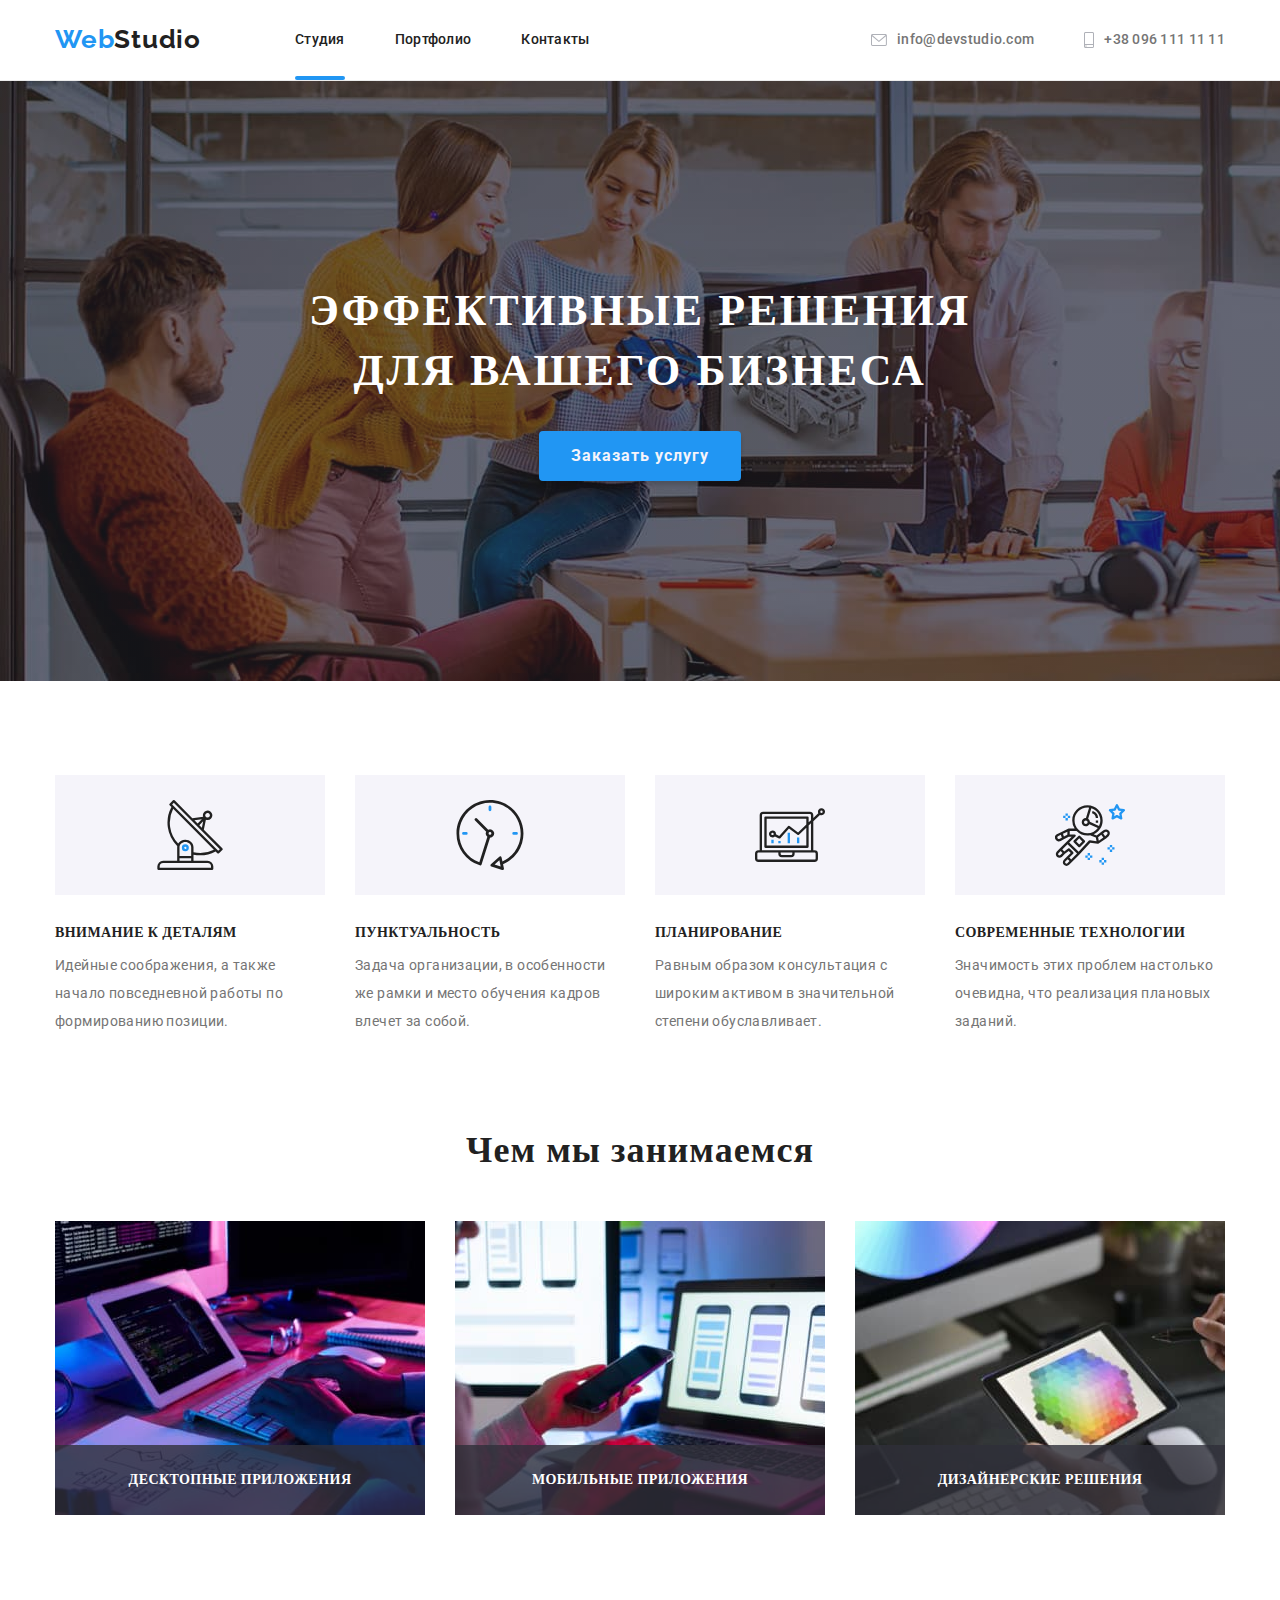
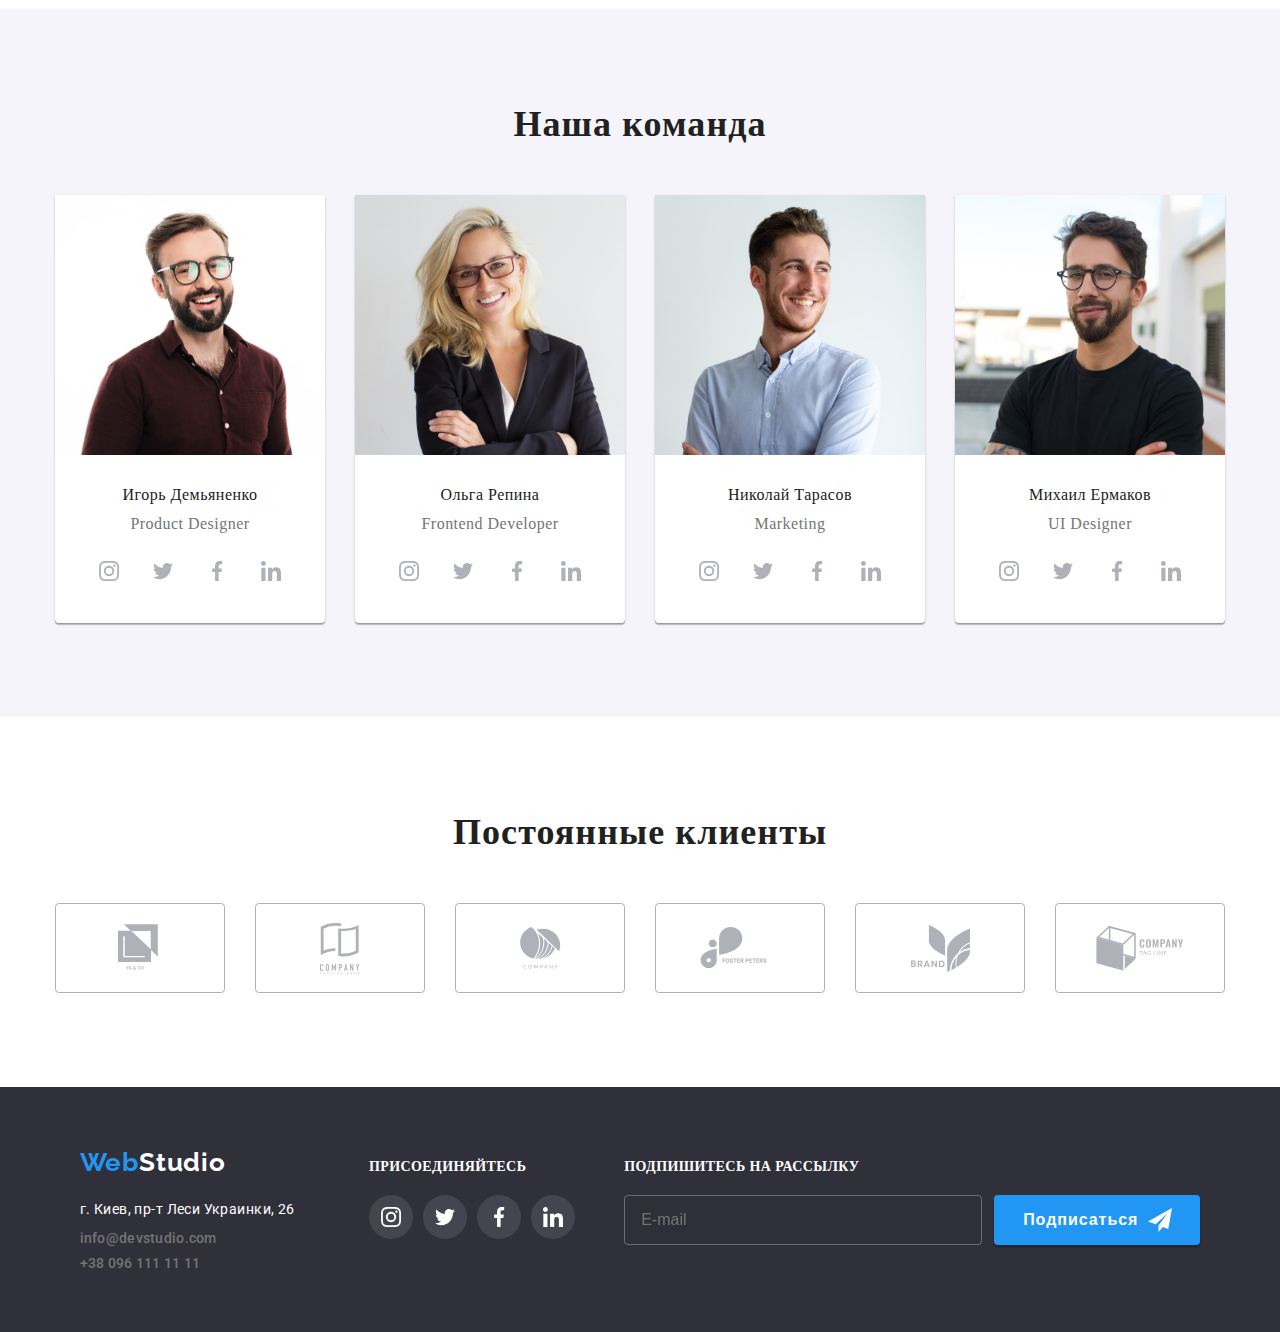
==== commit 0190cdb1: "fixed modal" ====
--- a/index.html
+++ b/index.html
@@ -210,28 +210,28 @@
       <form class="form">
         <p class="title-form">Оставьте свои данные, мы вам перезвоним</p>
         <div class="form-value">
-          <label for="name">Имя</label>
-          <div>
+          <label for="name" class="label-modal">Имя</label>
+          <div class="conteiner-input">
            <input type="text" name="name" class="form-input"  id="name"/>
            <svg class="icon-form" width="12" height="12"><use href="./sprite.svg#icon-form-person"></use></svg>
           </div>
         </div>
         <div class="form-value">
-          <label for="tel">Телефон</label>
-          <div>
+          <label for="tel" class="label-modal">Телефон</label>
+          <div class="conteiner-input">
            <input type="tel" name="tel" id="tel" placeholder="+380** - *** - ** - **" class="form-input"/>
            <svg class="icon-form" width="13" height="13"><use href="./sprite.svg#icon-form-tel"></use></svg>
           </div> 
         </div>
         <div class="form-value">  
-          <label for="mail">Почта</label>
-          <div>
+          <label for="mail" class="label-modal">Почта</label>
+          <div class="conteiner-input">
            <input type="email" name="email" class="form-input"  id="mail"/>
            <svg class="icon-form" width="15" height="12"><use href="./sprite.svg#icon-form-letter"></use></svg>
           </div> 
         </div>
-        <div class="form-value">
-          <label>Комментарий
+        <div class="form-value-comment">
+          <label class="label-modal">Комментарий
             <textarea name="Комментарий" rows="6" placeholder="Введите текст..."></textarea>
           </label>
         </div>
--- a/css/style.css
+++ b/css/style.css
@@ -12,13 +12,389 @@
     --button-color: #F5F4FA;
     --border-color: #AFB1B8;
 }
-
 body {
     background-color: var(--white-color);
     margin: 0;    
 }
 a {
     text-decoration: none;
+}
+button:hover {
+    background-color: var(--accent-color);
+    cursor: pointer;
+    color: var(--button-color);
+}
+li {
+    list-style-type: none;
+    /* Убираем маркеры */
+}
+/* .link {
+    display: flex;
+    align-items: center;
+} */
+.conteiner {
+    width: 1200px;
+    padding-left: 15px;
+    padding-right: 15px;
+    margin: 0 auto;
+}
+
+h1,
+h2,
+h3,
+p {margin-top: 0; margin-bottom: 0;}
+
+ul {
+    padding: 0;
+    margin: 0;
+}
+
+/* .team-list {
+    margin: 0;
+    padding: 6px 22px 6px 22px;
+} */
+
+/* модальное окно */
+.backdrop {
+    position: fixed;
+    top: 0;
+    left: 0;
+    width: 100%;
+    height: 100%;
+    background-color: rgba(0, 0, 0, 0.2);
+    transition-duration: 250ms;
+    transition-timing-function: cubic-bezier(0.4, 0, 0.2, 1);
+}
+.backdrop.is-hidden {
+    opacity: 0;
+    pointer-events: none;
+    transition-duration: 250ms;
+    transition-timing-function: cubic-bezier(0.4, 0, 0.2, 1);
+}
+.modal {
+    position: absolute;
+    top: 50%;
+    left: 50%;
+    display: flex;
+    justify-content: flex-end;
+    transform: translate(-50%, -50%);
+    min-height: 581px;
+    min-width: 528px;
+    background-color: var(--white-color);
+    padding: 40px;
+}
+.modal-btn {
+    position: absolute;
+    top: 8px;
+    right: 8px;
+    align-items: center;
+    height: 30px;
+    width: 30px;
+    border-radius: 50%;
+    border: 1px solid rgba(0, 0, 0, 0.1);
+    background-color: rgba(255, 255, 255, 1);
+}
+.modal-btn:hover,
+.modal-btn:focus {
+    background-color: var(--white-color);
+    color: var(--accent-color);
+}
+.icon-form {
+    position: relative;
+    top: 14px;
+    left: 15px;
+}
+.conteiner-input {
+    position: relative;
+    height: 40px;
+}
+.form-input:focus~.icon-form {
+    fill: var(--accent-color);
+    transition-duration: 250ms;
+    transition-timing-function: cubic-bezier(0.4, 0, 0.2, 1);
+}
+.form-input:focus {
+    border: 1px solid var(--accent-color);
+    outline-color: var(--accent-color);
+    transition-duration: 250ms;
+    transition-timing-function: cubic-bezier(0.4, 0, 0.2, 1);
+}
+textarea:focus {
+    border: 1px solid var(--accent-color);
+    outline-color: var(--accent-color);
+    transition-duration: 250ms;
+    transition-timing-function: cubic-bezier(0.4, 0, 0.2, 1);
+}
+.form-input {
+    position: absolute;
+}
+.form-value {
+    margin-bottom: 10px;
+    flex-direction: column;
+    display: flex;
+    height: 58px;
+}
+.form-value-comment {
+    margin-bottom: 20px;
+    flex-direction: column;
+    display: flex;
+    height: 142px;
+}
+.form {
+    width: 100%;
+    margin-right: auto;
+    margin-left: auto;
+}
+.agreement input[type='checkbox'] {
+    width: 16px;
+    height: 15px;
+}
+.agreement-label {
+    font-size: 14px;
+    line-height: 1.71;
+    letter-spacing: 0.03em;
+    color: var(--grey-light-color);
+    display: inline;
+}
+.contract {
+    color: var(--accent-color);
+    text-decoration: underline;
+}
+.form-input {
+    padding: 10px 10px 10px 40px;
+    width: 100%;
+    font-family: inherit;
+    border-radius: 4px;
+    border-color: rgba(33, 33, 33, 0.2);
+    transition-duration: 250ms;
+    transition-timing-function: cubic-bezier(0.4, 0, 0.2, 1);
+}
+textarea {
+    width: 100%;
+    border-width: 2px;
+    border-radius: 4px;
+    padding: 12px 16px;
+    border-color: rgba(33, 33, 33, 0.2);
+    resize: none;
+}
+.label-modal {
+    /* display: flex; */
+    /* flex-direction: column; */
+    margin-bottom: 4px;
+    /* margin-top: 10px; */
+    color: #757575;
+    font-family: Roboto;
+    font-size: 12px;
+    letter-spacing: 0.01em;
+    line-height: 1.17;
+}
+.title-form {
+    display: inline-block;
+    margin-bottom: 12px;
+    font-family: Roboto;
+    font-weight: bold;
+    font-size: 20px;
+    line-height: 1.15;
+    letter-spacing: 0.03em;
+    color: var(--black-color);
+}
+.agreement {
+    margin-bottom: 30px;
+}
+label:hover,
+label:focus {
+    color: var(--accent-color);
+}
+/* футер */
+.footer {
+    background-color: var(--bg-color);
+    padding-top: 60px;
+    padding-bottom: 60px;
+}
+.footer-web {
+    display: flex;
+    align-items: baseline;
+    justify-content: space-around;
+}
+.footer-input {
+    display: flex;
+}
+.text-button {
+    vertical-align: middle;
+    display: flex;
+    align-items: center;
+    justify-content: center;
+}
+.footer .logo-page {
+    margin-bottom: 20px;
+}
+.input {
+    stroke: solid rgba(255, 255, 255, 0.3);
+}
+.input-field {
+    margin-right: 12px;
+    padding-bottom: 15px;
+    padding-top: 15px;
+    padding-left: 16px;
+    width: 358px;
+    height: 50px;
+    font-size: 16px;
+    line-height: 1.25;
+    background-color: transparent;
+    color: var(--white-color);
+    border: 1px solid rgba(255, 255, 255, 0.3);
+    box-sizing: border-box;
+    filter: drop-shadow(0px 4px 4px rgba(0, 0, 0, 0.15));
+    border-radius: 4px;
+}
+.footer-social {
+    font-weight: bold;
+    font-size: 14px;
+    line-height: 1.14;
+    letter-spacing: 0.03em;
+    text-transform: uppercase;
+    color: var(--white-color);
+    margin-bottom: 20px;
+}
+.footer .mail-tell {
+    display: list-item;
+}
+.footer-button {
+    padding: 10px 28px 10px 29px;
+    font-size: 16px;
+    letter-spacing: 0.06em;
+    font-weight: 700;
+    line-height: 1.14;
+    height: 50px;
+    transition-duration: 250ms;
+    transition-timing-function: cubic-bezier(0.4, 0, 0.2, 1);
+}
+.send {
+    margin-left: 10px;
+    width: 24px;
+    height: 24px;
+}
+.adress-bottom:not(:last-child) {
+    margin-bottom: 9px;
+}
+.social-icons .icon {
+    width: 20px;
+    height: 20px;
+    fill: var(--border-color);
+}
+.social-icons-item:not(:last-child) {
+    margin-right: 10px;
+}
+
+.text .icon {
+    fill: var(--white-color);
+}
+.text {
+    background: rgba(255, 255, 255, 0.1);
+    border-radius: 50%;
+}
+.social-icons-link {
+    display: inline-flex;
+    align-items: center;
+    justify-content: center;
+    width: 44px;
+    height: 44px;
+    transition-duration: 250ms;
+    transition-timing-function: cubic-bezier(0.4, 0, 0.2, 1);
+}
+.social-icons-link:hover,
+.social-icons-link:focus {
+    background-color: var(--accent-color);
+    fill: var(--white-color);
+    border-radius: 50%;
+}
+.social-icons {
+    display: inline-flex;
+}
+.adress {
+    font-family: Roboto;
+    font-style: normal;
+    font-weight: normal;
+    font-size: 14px;
+    line-height: 1.7;
+    letter-spacing: 0.03em;
+    color: var(--white-color);
+}
+/* хедер */
+.site-nav-item:not(:last-child) {
+    margin-right: 50px;
+}
+.main-nav .logo-page {
+    padding-top: 24px;
+    padding-bottom: 25px;
+}
+.site-nav-item {
+    font-family: Roboto;
+    font-style: normal;
+    font-weight: 500;
+    display: flex;
+    position: relative;
+}
+.link-s {
+    color: var(--accent-color);
+}
+.header-nav {
+    font-style: normal;
+    font-weight: 500;
+    font-size: 14px;
+    line-height: 1.14;
+    letter-spacing: 0.02em;
+    color: var(--black-color);
+    font-family: Roboto;
+    display: block;
+    padding-top: 32px;
+    padding-bottom: 32px;
+    transition-duration: 250ms;
+    transition-timing-function: cubic-bezier(0.4, 0, 0.2, 1);
+}
+.current::after {
+    content: "";
+    position: absolute;
+    bottom: 0;
+    height: 4px;
+    border-radius: 2px;
+    background-color: var(--accent-color);
+    color: var(--accent-color);
+    width: 100%;
+    display: block;
+}
+.site-nav-item .mail-tell {
+    padding-top: 32px;
+    padding-bottom: 32px;
+}
+.header-nav:hover,
+.header-nav:focus {
+    color: var(--accent-color);
+}
+.mail-tell:hover,
+.mail-tell:focus {
+    color: var(--accent-color);
+}
+.site-nav-item .mail-tell {
+    padding-top: 32px;
+    padding-bottom: 32px;
+}
+.header-nav:hover,
+.header-nav:focus {
+    color: var(--accent-color);
+}
+.mail-tell:hover,
+.mail-tell:focus {
+    color: var(--accent-color);
+}
+.logo {
+    color: var(--white-color);
+}
+.logo-heder {
+    color: var(--black-color);
+}
+.header {
+    border-bottom: 1px solid #ECECEC;
 }
 .logo-page {
     font-family: Raleway;
@@ -32,77 +408,9 @@
     font-weight: bold;
     display: block;
 }
-
 .logo {
     margin-bottom: 20px;
 }
-
-.hidden {
-    display: none;
-}
-.footer {
-    background-color: var(--bg-color);
-    padding-top: 60px;
-    padding-bottom: 60px;
-}
-.footer-web {
-    display: flex;
-    align-items: baseline;
-    justify-content: space-around;
-}
-.footer-input {
-    display: flex;
-}
-
-button:hover {
-    background-color: var(--accent-color);
-    cursor: pointer;
-    color: var(--button-color);
-}
-.hero {
-    background: var(--bg-color);
-    height: 600px;
-}
-.overlay {
-    max-width: 1600px;
-    background-position: top left;
-    margin: 0 auto;
-    background-image: 
-        linear-gradient(to right, rgba(47, 48, 58, 0.4), rgba(47, 48, 58, 0.4)),
-        url(../images-01/bg-i.jpg);
-    padding-top: 200px;
-    padding-bottom: 200px;
-
-}
-
-.logo {
-    color: var(--white-color);
-}
-.logo-heder {
-    color: var(--black-color);
-}
-li {
-    list-style-type: none;
-    /* Убираем маркеры */
-}
-.portfolio-items {
-    font-family: "Roboto", sans-serif;
-    margin: 0 0 4px 0;
-    font-size: 18px;
-    line-height: 2;
-    letter-spacing: 0.03em;
-    color: var(--black-color);
-}
-
-.portfolio-p {
-    font-weight: normal;
-    font-size: 16px;
-    line-height: 1.87;
-    color: var(--grey-light-color);
-    letter-spacing: 0.03em;
-   
-}
-
 .mail-tell {
     font-family: 'Roboto';
     font-style: normal;
@@ -116,11 +424,10 @@
     align-items: center;
     transition-duration: 250ms;
     transition-timing-function: cubic-bezier(0.4, 0, 0.2, 1);
-
 }
 .mail-tell:hover .icon-mail-tell,
 .mail-tell:focus .icon-mail-tell {
-    fill:var(--accent-color);
+    fill: var(--accent-color);
 }
 .icon-mail-tell {
     fill: var(--border-color);
@@ -129,9 +436,22 @@
     transition-duration: 250ms;
     transition-timing-function: cubic-bezier(0.4, 0, 0.2, 1);
 }
-.team-new {
-    padding: 30px;
-}
+.site-nav {
+    display: flex;
+}
+.site-nav a:hover,
+.site-nav a:focus {
+    color: var(--accent-color);
+}
+.contact {
+    display: flex;
+    font-weight: 500;
+    font-size: 14px;
+    line-height: 1.14;
+    letter-spacing: 0.02em;
+    margin-left: auto;
+}
+/* герой секция */
 .hero-team {
     font-size: 44px;
     line-height: 1.36;
@@ -145,136 +465,21 @@
     margin-left: auto;
     margin-right: auto;
     margin-bottom: 30px;
-    
-}
-.advantage-icon {
-    width: 70px;
-    height: 70px;
-    display: flex;
-    align-items: center;
-    justify-content: center;
-    background-color: var(--button-color);
-}
-.visually-icon {
-    display: flex;
-    align-items: center;
-    justify-content: center;
-    background-color: var(--button-color);
-    margin-bottom: 30px;
-    height: 120px;
-}
-
-.advantage {
-    font-weight: bold;
-    font-size: 14px;
-    line-height: 1.14;
-    letter-spacing: 0.03em;
-    text-transform: uppercase;
-    color: var(--black-color);
-    margin-bottom: 10px;
-}
-
-.main-nav .main-li {
-    width: calc((100% - 90px) / 4);
-}
-.advantage-iteam {
-    font-family: Roboto;
-    font-style: normal;
-    font-weight: normal;
-    font-size: 14px;
-    line-height: 2;
-    letter-spacing: 0.03em;
-    color: var(--grey-light-color);
-}
-.work {
-    padding-top: 94px;
-    padding-bottom: 94px;
-}
-
-.occupation {
-    font-size: 36px;
-    line-height: 1.17;
-    letter-spacing: 0.03em;
-    color: var(--black-color);
-    text-align: center;
-    margin-bottom: 50px;
-}
-.occupation .conteiner {
-    padding-top: 94px;
-    padding-left: 94px;
-}
-
-.team {
-    font-weight: 500;
-    font-size: 16px;
-    line-height: 1.19;
-    letter-spacing: 0.03em;
-    color: var(--black-color);
-    margin-bottom: 10px;
-    text-align: center;
-}
-
-.position {
-    font-size: 16px;
-    line-height: 1.19;
-    letter-spacing: 0.03em;
-    color: var(--grey-light-color);
-    text-align: center;
-    margin-bottom: 16px;
-}
-.adress {
-    font-family: Roboto;
-    font-style: normal;
-    font-weight: normal;
-    font-size: 14px;
-    line-height: 1.7;
-    letter-spacing: 0.03em;
-    color: var(--white-color);
-}
-.adress-bottom:not(:last-child){
-    margin-bottom: 9px;
-}
-
-.site-nav-item .mail-tell {
-    padding-top: 32px;
-    padding-bottom: 32px;
-}
-.header-nav:hover,
-.header-nav:focus {
-    color: var(--accent-color);
-}
-
-.mail-tell:hover,
-.mail-tell:focus {
-    color: var(--accent-color);
-}
-.header-nav {
-    font-style: normal;
-    font-weight: 500;
-    font-size: 14px;
-    line-height: 1.14;
-    letter-spacing: 0.02em;
-    color: var(--black-color);
-    font-family: Roboto;
-    display: block;
-    padding-top: 32px;
-    padding-bottom: 32px;
-    transition-duration: 250ms;
-    transition-timing-function: cubic-bezier(0.4, 0, 0.2, 1);
-}
-
-.current::after {
-    content: "";
-    position: absolute;
-    bottom: 0;
-    height: 4px;
-    border-radius: 2px;
-    background-color: var(--accent-color);
-    color: var(--accent-color);
-    width: 100%;
-    display: block;
-}
-
+}
+.hero {
+    background: var(--bg-color);
+    height: 600px;
+}
+.overlay {
+    max-width: 1600px;
+    background-position: top left;
+    margin: 0 auto;
+    background-image:
+        linear-gradient(to right, rgba(47, 48, 58, 0.4), rgba(47, 48, 58, 0.4)),
+        url(../images-01/bg-i.jpg);
+    padding-top: 200px;
+    padding-bottom: 200px;
+}
 .main-button {
     font-family: Roboto;
     font-style: normal;
@@ -294,146 +499,192 @@
     display: flex;
     margin-right: auto;
     margin-left: auto;
-    text-align:center;
+    text-align: center;
     justify-content: center
 }
-.backdrop {
-    position: fixed;
-    top: 0;
-    left: 0;
+/* ворк секция */
+.work {
+    padding-top: 94px;
+    padding-bottom: 94px;
+}
+.hidden {
+    display: none;
+}
+.main-nav .main-li {
+    width: calc((100% - 90px) / 4);
+}
+.main-nav {
+    display: flex;
+    align-items: center;
+}
+.main-li:not(:last-child) {
+    margin-right: 30px;
+}
+.visually-icon {
+    display: flex;
+    align-items: center;
+    justify-content: center;
+    background-color: var(--button-color);
+    margin-bottom: 30px;
+    height: 120px;
+}
+.advantage-icon {
+    width: 70px;
+    height: 70px;
+    display: flex;
+    align-items: center;
+    justify-content: center;
+    background-color: var(--button-color);
+}
+.advantage {
+    font-weight: bold;
+    font-size: 14px;
+    line-height: 1.14;
+    letter-spacing: 0.03em;
+    text-transform: uppercase;
+    color: var(--black-color);
+    margin-bottom: 10px;
+}
+.advantage-iteam {
+    font-family: Roboto;
+    font-style: normal;
+    font-weight: normal;
+    font-size: 14px;
+    line-height: 2;
+    letter-spacing: 0.03em;
+    color: var(--grey-light-color);
+}
+/* чем занимаемся секция */
+.tech {
+    padding-bottom: 94px;
+}
+.occupation {
+    font-size: 36px;
+    line-height: 1.17;
+    letter-spacing: 0.03em;
+    color: var(--black-color);
+    text-align: center;
+    margin-bottom: 50px;
+}
+.occupation .conteiner {
+    padding-top: 94px;
+    padding-left: 94px;
+}
+.team-item .team-item-occupation:not(:last-child) {
+    margin-right: 30px;
+}
+.team-item {
+    display: flex;
+    flex-wrap: wrap;
+}
+.team-item-occupation {
+    position: relative;
+}
+.label {
+    position: absolute;
+    font-size: 14px;
+    letter-spacing: 0.03em;
+    font-weight: 700;
+    line-height: 1.14;
+    text-transform: uppercase;
+    width: 100%;
+    bottom: 0;
+    color: var(--white-color);
+    display: flex;
+    justify-content: center;
+    align-items: center;
+    width: 370px;
+    height: 70px;
+    background-color: rgba(47, 48, 58, 0.8);
+}
+/* наша команда секция */
+.occupation-part {
+    background-color: var(--button-color);
+    padding: 94px 0 94px 0;
+}
+.team-new {
+    padding: 30px;
+}
+.team {
+    font-weight: 500;
+    font-size: 16px;
+    line-height: 1.19;
+    letter-spacing: 0.03em;
+    color: var(--black-color);
+    margin-bottom: 10px;
+    text-align: center;
+}
+.team-item-grid:not(:last-child) {
+    margin-right: 30px;
+}
+.team-item-grid {
+    box-shadow:
+        0px 1px 3px rgba(0, 0, 0, 0.12),
+        0px 1px 1px rgba(0, 0, 0, 0.14),
+        0px 2px 1px rgba(0, 0, 0, 0.2);
+    border-radius: 0px 0px 4px 4px;
+    background-color: var(--white-color);
+    text-align: center;
+}
+.position {
+    font-size: 16px;
+    line-height: 1.19;
+    letter-spacing: 0.03em;
+    color: var(--grey-light-color);
+    text-align: center;
+    margin-bottom: 16px;
+}
+.social-icons-link:hover .icon,
+.social-icons-link:focus .icon {
+    fill: var(--white-color);
+}
+.icon {
+    fill: var(--border-color);
+    align-items: center;
+    justify-content: center;
+    transition-duration: 250ms;
+    transition-timing-function: cubic-bezier(0.4, 0, 0.2, 1);
+}
+/* постоянные клиенты секция */
+.customers-list:not(:last-child) {
+    margin-right: 30px;
+}
+.customers-list {
+    width: 170px;
+    height: 90px;
+    border: 1px solid #AFB1B8;
+    box-sizing: border-box;
+    border-radius: 4px;
+    transition-duration: 250ms;
+    transition-timing-function: cubic-bezier(0.4, 0, 0.2, 1);
+}
+.customers-list:hover,
+.customers-list:focus {
+    border-color: var(--accent-color);
+}
+.customers {
+    display: flex;
+    flex-wrap: wrap;
+    align-items: center;
+}
+.customers-list:hover .icon,
+.customers-list:focus .icon {
+    fill: var(--button-color);
+}
+.icon-client {
+    display: flex;
+    align-items: center;
+    justify-content: center;
     width: 100%;
     height: 100%;
-    background-color: rgba(0, 0, 0, 0.2);
-    transition-duration: 250ms;
-    transition-timing-function: cubic-bezier(0.4, 0, 0.2, 1);
-}
-.backdrop.is-hidden {
-    opacity: 0;
-    pointer-events: none;
-    transition-duration: 250ms;
-    transition-timing-function: cubic-bezier(0.4, 0, 0.2, 1);
-}
-.modal {
-    position: absolute;
-    top: 50%;
-    left: 50%;
-    display: flex;
-    justify-content: flex-end;
-    transform: translate(-50%, -50%);
-    min-height: 581px;
-    min-width: 528px;
+}
+.icon-client:hover .icon,
+.icon-client:focus .icon {
     background-color: var(--white-color);
-    padding: 40px;
-}
-.modal-btn {
-    position: absolute;
-    align-items: center;
-    height: 30px;
-    width: 30px;
-    margin-top: -24px;
-    margin-right: -24px;
-    border-radius: 50%;
-    border: 1px solid rgba(0, 0, 0, 0.1);
-    background-color: rgba(255, 255, 255, 1);
-}
-.modal-btn:hover,
-.modal-btn:focus {
-    background-color: var(--white-color);
-    color: var(--accent-color);
-}
-
-.icon-form {
-    position: relative;
-    top: 14px;
-    left: 15px;
-}
-.form-input:focus ~ .icon-form {
+    cursor: pointer;
     fill: var(--accent-color);
 }
-.form-input:hover, .form-input:focus {
-    border: 1px solid var(--accent-color);
-    outline-color: var(--accent-color);
-}
-textarea:hover,
-textarea:focus {
-    border: 1px solid var(--accent-color);
-    outline-color: var(--accent-color);
-}
-.form-input {
-    position: absolute;
-}
-.form-value {
-    margin-bottom: 10px;
-    flex-direction: column;
-    display: flex;
-}
-.agreement input[type='checkbox'] {
-    width: 16px;
-    height: 15px;
-}
-.agreement-label {
-    font-size: 14px;
-    line-height: 1.71;
-    letter-spacing: 0.03em;
-    color: var(--grey-light-color);
-    display: inline;
-}
-.contract {
-    color: var(--accent-color);
-    text-decoration: underline;
-}
-.form-input {
-    padding: 10px 10px 10px 40px;
-    width: calc(100% - (40px + 40px));
-    font-family: inherit;
-    border-radius: 4px;
-    border-color: rgba(33, 33, 33, 0.2);
-    transition-duration: 250ms;
-    transition-timing-function: cubic-bezier(0.4, 0, 0.2, 1);
-}
-textarea {
-    width: 102%;
-    border-width: 2px;
-    border-radius: 4px;
-    padding: 12px 16px;
-    border-color: rgba(33, 33, 33, 0.2);
-}
-
-label {
-    display: flex;
-    flex-direction: column;
-    margin-bottom: 8px;
-    color: #757575;
-    font-family: Roboto;
-    font-size: 12px;
-    letter-spacing: 0.01em;
-    line-height: 1.17;
-}
-.title-form {
-    display: inline-block;
-    margin-bottom: 12px;
-    font-family: Roboto;
-    font-weight: bold;
-    font-size: 20px;
-    line-height: 1.15;
-    letter-spacing: 0.03em;
-    color: var(--black-color);
-}
-.agreement{
-    margin-bottom: 30px;
-}
-
-label:hover,
-label:focus {
-    color: var(--accent-color);
-}
-
-textarea {
-    resize: none;
-}
-.header {
-    border-bottom: 1px solid #ECECEC;
-}
+/* наши работы секция */
 .button-gallery {
     font-style: normal;
     font-weight: 500;
@@ -442,31 +693,19 @@
     letter-spacing: 0.03em;
     color: var(--black-color);
 }
-
+.gallery {
+    display: flex;
+    justify-content: center;
+}
 .button-gallery .button-gallery-item:hover,
 .button-gallery .button-gallery-item:focus {
     box-shadow: 0px 1px 1px rgba(0, 0, 0, 0.12),
-      0px 4px 4px rgba(0, 0, 0, 0.06),
-      1px 4px 6px rgba(0, 0, 0, 0.16);
+        0px 4px 4px rgba(0, 0, 0, 0.06),
+        1px 4px 6px rgba(0, 0, 0, 0.16);
     border-radius: 4px;
     background-color: var(--accent-color);
     color: var(--white-color);
 }
-.team-item-list .list:hover,
-.team-item-list .list:focus {
-    box-shadow: 0px 1px 1px rgba(0, 0, 0, 0.12),
-    0px 4px 4px rgba(117, 73, 73, 0.06),
-    1px 4px 6px rgba(0, 0, 0, 0.16);
-}
-
-.list {
-    display: block;
-    width: 100%;
-    height: 100%;
-    transition-duration: 250ms;
-    transition-timing-function: cubic-bezier(0.4, 0, 0.2, 1);
-}
-
 .button-gallery:not(:last-child) {
     margin-right: 8px;
 }
@@ -486,133 +725,42 @@
     background-color: var(--accent-color);
     color: var(--white-color);
     box-shadow: 0px 3px 1px rgba(0, 0, 0, 0.1),
-    0px 1px 2px rgba(0, 0, 0, 0.08),
-    0px 2px 2px rgba(0, 0, 0, 0.12);
+        0px 1px 2px rgba(0, 0, 0, 0.08),
+        0px 2px 2px rgba(0, 0, 0, 0.12);
     border-radius: 4px;
     border: none;
     transition-duration: 250ms;
     transition-timing-function: cubic-bezier(0.4, 0, 0.2, 1);
 }
-.occupation-part {
-    background-color: var(--button-color);
-    padding: 94px 0 94px 0;
-}
-
-.link {
-    display: flex;
-    align-items: center;
-}
-.link-s {
-    color: var(--accent-color);
-}
-.conteiner {
-    width: 1200px;
-    padding-left: 15px;
-    padding-right: 15px;
-    margin: 0 auto;
-}
-.social-icons .icon{
-    width: 20px;
-    height: 20px;
-    fill: var(--border-color);
-}
-.social-icons-item:not(:last-child){
-    margin-right: 10px;
-}
-
-.social-icons-link:hover .icon,
-.social-icons-link:focus .icon {
-    fill: var(--white-color);
-}
-
-.text .icon {
-    fill: var(--white-color);
-}
-.text {
-    background: rgba(255, 255, 255, 0.1);
-    border-radius: 50%;
-}
-
-.social-icons-link {
-    display: inline-flex;
-    align-items: center;
-    justify-content: center;
-    width: 44px;
-    height: 44px;
-    transition-duration: 250ms;
-    transition-timing-function: cubic-bezier(0.4, 0, 0.2, 1);
-}
-
-.social-icons-link:hover,
-.social-icons-link:focus {
-    background-color: var(--accent-color);
-    fill: var(--white-color);
-    border-radius: 50%;
-}
-
-.social-icons {
-    display: inline-flex;
-}
-
-.site-nav {
-    display: flex;
-}
-.site-nav a:hover,
-.site-nav a:focus {
-    color: var(--accent-color);
-}
-
-.site-nav-item {
-    font-family: Roboto;
-    font-style: normal;
-    font-weight: 500;
-    display: flex;
-    position: relative;
-}
-
-.contact {
-    display: flex;
-    font-weight: 500;
-    font-size: 14px;
-    line-height: 1.14;
-    letter-spacing: 0.02em;
-    margin-left: auto;
-}
-.main-nav {
-    display: flex;
-    align-items: center;
-
-}
 .gallery {
     display: flex;
     justify-content: center;
     margin-bottom: 50px;
 }
-
 .our-works {
     display: flex;
     flex-wrap: wrap;
     padding-top: 94px;
     padding-bottom: 94px;
 }
-
-.site-nav-item:not(:last-child) {
-    margin-right: 50px;
-}
-.footer .logo-page {
-    margin-bottom: 20px;
-}
-.main-nav .logo-page {
-    padding-top: 24px;
-    padding-bottom: 25px;
-}
-
-.main-li:not(:last-child) {
-    margin-right: 30px;
-}
-
-.tech {
-    padding-bottom: 94px;
+/* портфолио секция */
+.team-item-list .list:hover,
+.team-item-list .list:focus {
+    box-shadow: 0px 1px 1px rgba(0, 0, 0, 0.12),
+        0px 4px 4px rgba(117, 73, 73, 0.06),
+        1px 4px 6px rgba(0, 0, 0, 0.16);
+}
+.list {
+    display: block;
+    width: 100%;
+    height: 100%;
+    transition-duration: 250ms;
+    transition-timing-function: cubic-bezier(0.4, 0, 0.2, 1);
+}
+.list:hover,
+.list:focus {
+    box-shadow: 0px 4px 4px rgba(0, 0, 0, 0.15);
+    border-radius: 1px;
 }
 .team-item-list {
     width: calc((100% - 60px) / 3);
@@ -622,6 +770,18 @@
     box-sizing: border-box;
     background: var(--white-color);
 }
+
+.team-item-list:nth-child(3n) {
+    margin-right: 0;
+}
+.team-item-list:nth-child(-3 + n) {
+    margin-bottom: 0;
+}
+img {
+    display: block;
+    max-width: 100%;
+    height: auto;
+}
 .thumb .list {
     display: inline-block;
     position: absolute;
@@ -638,14 +798,13 @@
 }
 .thumb {
     position: relative;
-    overflow: hidden; 
+    overflow: hidden;
 }
 a:hover .item-overlay,
 a:focus .item-overlay {
     transform: translatex(0);
 }
-
-.text-overlay{
+.text-overlay {
     position: absolute;
     top: 0;
     left: 0;
@@ -673,191 +832,25 @@
     transition-duration: 250ms;
     transition-timing-function: cubic-bezier(0.4, 0, 0.2, 1);
 }
-
 .list:hover .text-overlay,
 .list:focus .text-overlay {
     opacity: 0.9;
 }
-
-.team-item-list:nth-child(3n) {
-    margin-right: 0;
-}
-
-.team-item-list:nth-child(-3 + n) {
-    margin-bottom: 0;
-}
-
-h1,
-h2,
-h3,
-p {margin-top: 0; margin-bottom: 0;}
-
-ul {
-    padding: 0;
-    margin: 0;
-}
-.team-item {
-    display: flex;
-    flex-wrap: wrap;
-}
-.team-item-grid:not(:last-child) {
-    margin-right: 30px;
-}
-
-.team-item .team-item-occupation:not(:last-child) {
-    margin-right: 30px;
-}
-img {
-    display: block;
-    max-width: 100%;
-    height: auto;
-}
-.team-item-occupation {
-    position: relative;
-}
-.label {
-    position: absolute;
-    font-size: 14px;
-    letter-spacing: 0.03em;
-    font-weight: 700;
-    line-height: 1.14;
-    text-transform: uppercase;
-    width: 100%;
-    bottom: 0;
-    color: var(--white-color);
-    display: flex;
-    justify-content: center;
-    align-items: center;
-    width: 370px;
-    height: 70px;
-    background-color: rgba(47, 48, 58, 0.8);
-}
-
-.team-item-grid {    
-    box-shadow:  
-                0px 1px 3px rgba(0, 0, 0, 0.12),
-                0px 1px 1px rgba(0, 0, 0, 0.14),
-                0px 2px 1px rgba(0, 0, 0, 0.2);
-    border-radius: 0px 0px 4px 4px;
-    background-color: var(--white-color);
-    text-align: center;
-}
-.team-list {
-    margin: 0;
-    padding: 6px 22px 6px 22px;
+.portfolio-items {
+    font-family: "Roboto", sans-serif;
+    margin: 0 0 4px 0;
+    font-size: 18px;
+    line-height: 2;
+    letter-spacing: 0.03em;
+    color: var(--black-color);
+}
+.portfolio-p {
+    font-weight: normal;
+    font-size: 16px;
+    line-height: 1.87;
+    color: var(--grey-light-color);
+    letter-spacing: 0.03em;
 }
 .portfolio-list {
     padding: 20px 24px;
 }
-.list:hover,
-.list:focus {
-    box-shadow: 0px 4px 4px rgba(0, 0, 0, 0.15);
-    border-radius: 1px;
-}
-.customers-list:not(:last-child) {
-    margin-right: 30px;
-}
-.customers-list {
-    width: 170px;
-    height: 90px;
-    border: 1px solid #AFB1B8;
-    box-sizing: border-box;
-    border-radius: 4px;
-    transition-duration: 250ms;
-    transition-timing-function: cubic-bezier(0.4, 0, 0.2, 1);
-}
-.customers-list:hover,
-.customers-list:focus {
-    border-color: var(--accent-color);
-}
-
-.customers {
-    display: flex;
-    flex-wrap: wrap;
-    align-items: center;
-}
-.customers-list:hover .icon,
-.customers-list:focus .icon {
-    fill: var(--button-color);
-}
-
-.gallery {
-    display: flex;
-    justify-content: center;
-}
-.icon-client {
-  display: flex;
-  align-items: center;
-  justify-content: center;
-  width: 100%;
-  height: 100%;
-}
-
-.icon {
-    fill: var(--border-color);
-    align-items: center;
-    justify-content: center;
-    transition-duration: 250ms;
-    transition-timing-function: cubic-bezier(0.4, 0, 0.2, 1);
-}
-
-.icon-client:hover .icon,
-.icon-client:focus .icon {
-    background-color: var(--white-color);
-    cursor: pointer;
-    fill: var(--accent-color);
-}
-.input{
-/* margin-left: 93px; */
-stroke: solid rgba(255, 255, 255, 0.3);
-}
-.send {
-    margin-left: 10px;
-    width: 24px;
-    height: 24px;
-}
-
-.footer-social {
-    font-weight: bold;
-    font-size: 14px;
-    line-height: 1.14;
-    letter-spacing: 0.03em;
-    text-transform: uppercase;
-    color: var(--white-color);
-    margin-bottom: 20px;
-}
-.footer .mail-tell {
-    display: list-item;
-}
-.footer-button {
-    padding: 10px 28px 10px 29px;
-    font-size: 16px;
-    letter-spacing: 0.06em;
-    font-weight: 700;
-    line-height: 1.14;
-    height: 50px;
-    transition-duration: 250ms;
-    transition-timing-function: cubic-bezier(0.4, 0, 0.2, 1);
-}
-.text-button{
-    vertical-align: middle;
-    display: flex;
-    align-items: center;
-    justify-content: center;
-}
-.input-field {
-    margin-right: 12px;
-    padding-bottom: 15px;
-    padding-top: 15px;
-    padding-left: 16px;
-    width: 358px;
-    height: 50px;
-    font-size: 16px;
-    line-height: 1.25;
-    background-color: transparent;
-    color: var(--white-color);
-    border: 1px solid rgba(255, 255, 255, 0.3);
-    box-sizing: border-box;
-    filter: drop-shadow(0px 4px 4px rgba(0, 0, 0, 0.15));
-    border-radius: 4px;
-}